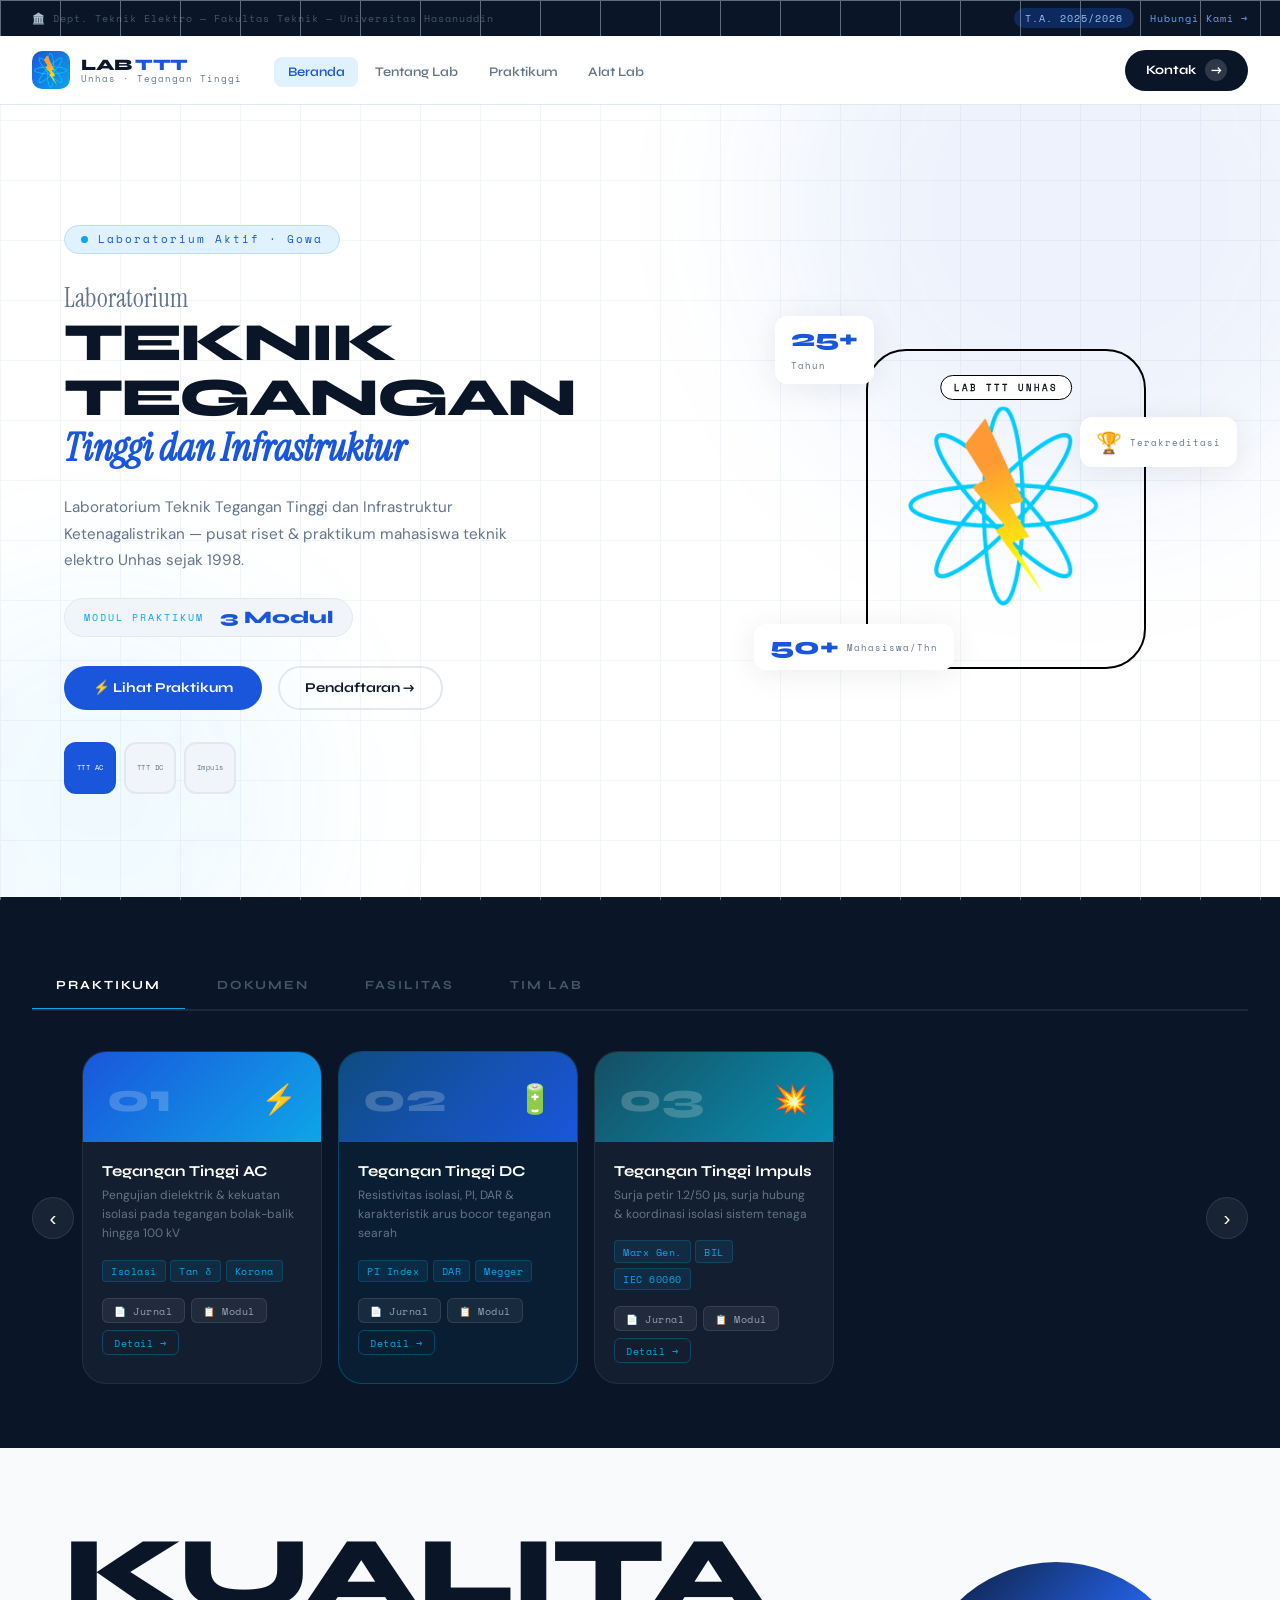
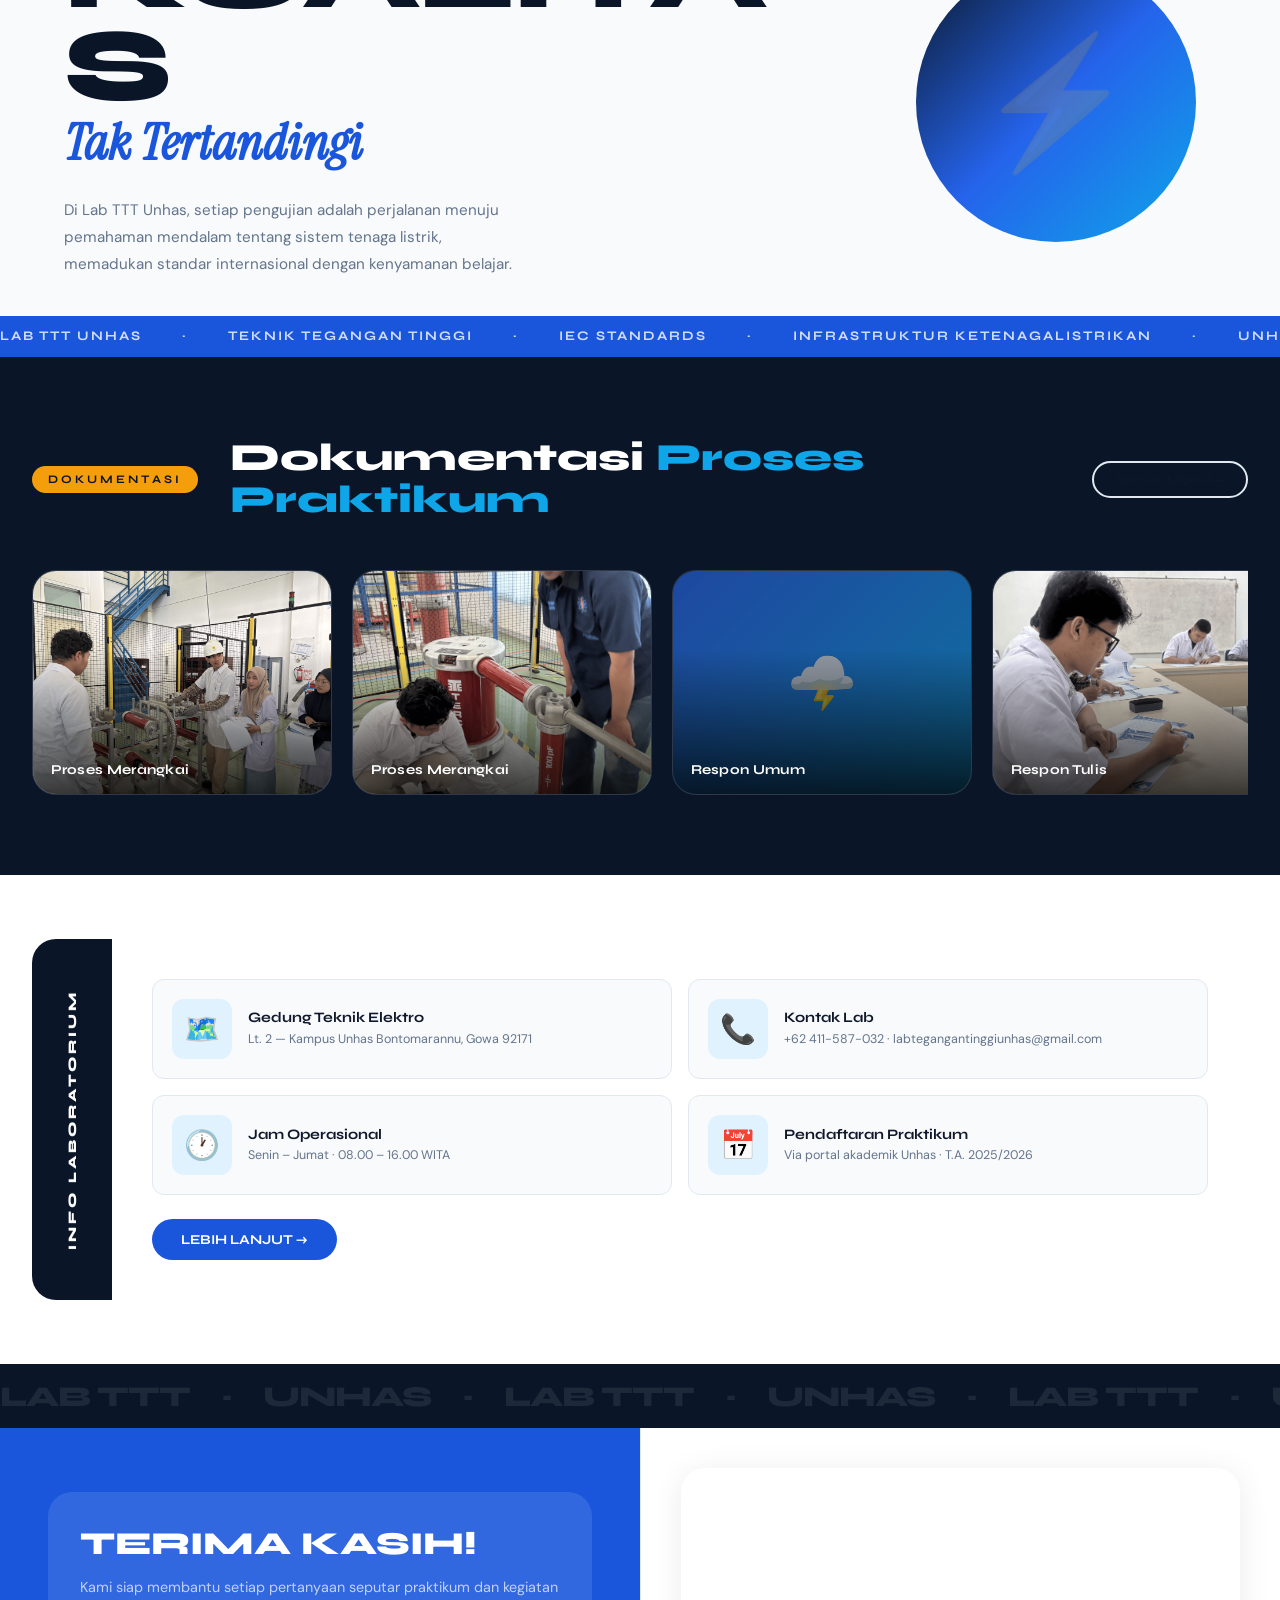
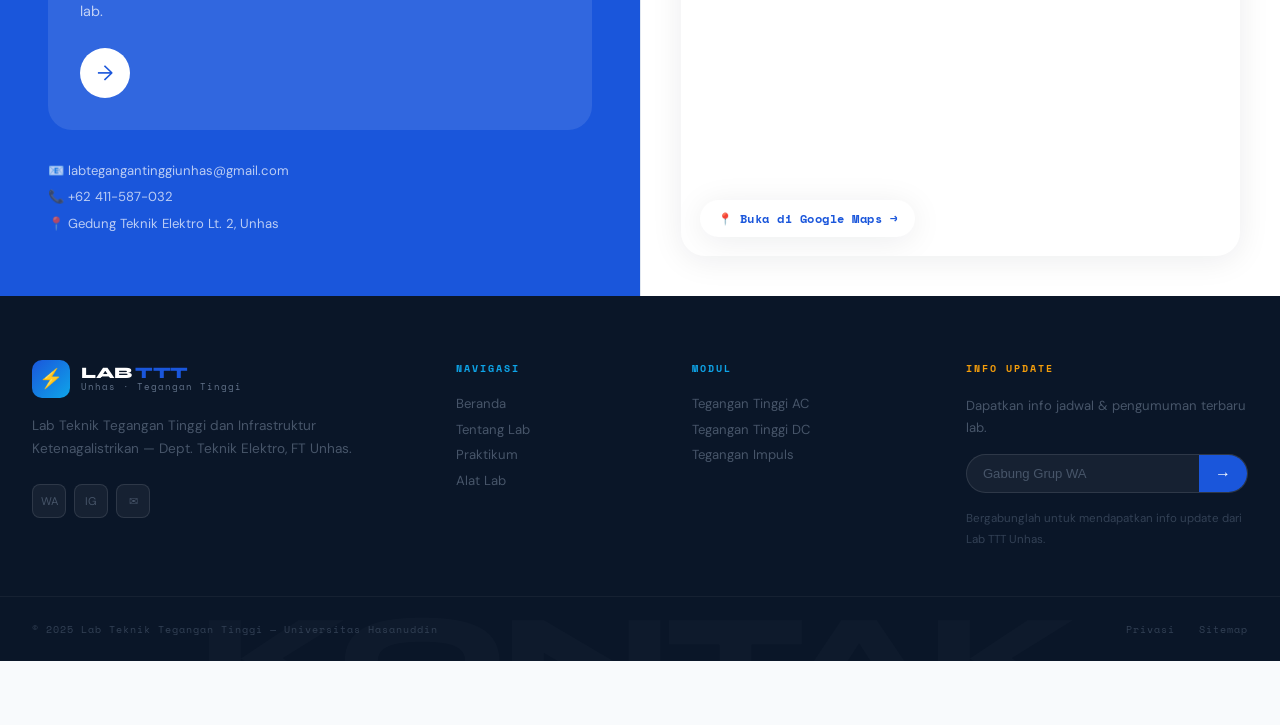
==== index.html @ 31e6d73a "Add files via upload" ====
<!DOCTYPE html>
<html lang="id">
<head>
  <meta charset="UTF-8"/>
  <meta name="viewport" content="width=device-width, initial-scale=1.0"/>
  <title>Lab Teknik Tegangan Tinggi — Universitas Hasanuddin</title>
  <link rel="preconnect" href="https://fonts.googleapis.com"/>
  <link href="https://fonts.googleapis.com/css2?family=Syne:wght@400;500;600;700;800&family=Instrument+Serif:ital@0;1&family=DM+Sans:ital,wght@0,300;0,400;0,500;0,600;1,400&family=Space+Mono:wght@400;700&display=swap" rel="stylesheet"/>
  <link rel="stylesheet" href="style.css"/>
</head>
<body>

<!-- TOPBAR -->
<div class="topbar">
  <div class="topbar-inner">
    <span class="topbar-left">🏛️ Dept. Teknik Elektro — Fakultas Teknik — Universitas Hasanuddin</span>
    <div class="topbar-right">
      <span class="topbar-tag">T.A. 2025/2026</span>
      <a href="contact.html" class="topbar-cta">Hubungi Kami →</a>
    </div>
  </div>
</div>

<!-- NAVBAR -->
<nav class="navbar" id="navbar">
  <div class="nav-inner">
    <a href="index.html" class="logo">
      <div class="logo-mark">
        <img src="img/logo-t3.png" alt="Logo" style="width:100%;height:100%;object-fit:contain"/>
        </span>
      </div>
      <div class="logo-text">
        <span class="lt-main">LAB <em>TTT</em></span>
        <span class="lt-sub">Unhas · Tegangan Tinggi</span>
      </div>
    </a>
    <ul class="nav-links">
      <li><a href="index.html" class="nl-item active">Beranda</a></li>
      <li><a href="about.html" class="nl-item">Tentang Lab</a></li>
      <li><a href="praktikum.html" class="nl-item">Praktikum</a></li>
      <li><a href="alat.html" class="nl-item">Alat Lab</a></li>
    </ul>
    <a href="contact.html" class="nav-cta">
      <span>Kontak</span>
      <div class="nav-cta-arrow">→</div>
    </a>
    <button class="hamburger" id="hamburger"><span></span><span></span><span></span></button>
  </div>
</nav>
<div class="mobile-menu" id="mobileMenu">
  <a href="index.html">Beranda</a>
  <a href="about.html">Tentang Lab</a>
  <a href="praktikum.html">Praktikum</a>
  <a href="alat.html">Alat Lab</a>
  <a href="contact.html">Kontak</a>
</div>

<!-- ═══ HERO ═══ -->
<section class="hero">
  <div class="hero-bg-grid"></div>
  <div class="hero-blob b1"></div>
  <div class="hero-blob b2"></div>

  <div class="hero-left">
    <div class="hero-eyebrow">
      <div class="he-dot"></div>
      <span>Laboratorium Aktif · Gowa</span>
    </div>
    <h1 class="hero-title">
      <span class="ht-serif">Laboratorium</span>
      <span class="ht-display">TEKNIK TEGANGAN</span>
      <span class="ht-italic">Tinggi dan Infrastruktur</span>
    </h1>
    <p class="hero-desc">Laboratorium Teknik Tegangan Tinggi dan Infrastruktur Ketenagalistrikan — pusat riset & praktikum mahasiswa teknik elektro Unhas sejak 1998.</p>
    <div class="hero-rating">
      <div class="hr-label">MODUL PRAKTIKUM</div>
      <div class="hr-num">3 Modul</div>
    </div>
    <div class="hero-actions">
      <a href="praktikum.html" class="btn-pill-fill">⚡ Lihat Praktikum</a>
      <a href="sabar_yaw_atmint_masih_sibut" class="btn-pill-outline" target="_blank">Pendaftaran →</a>    <!--LINK PENDAFTARAN-->
    </div>
    <!-- mini thumbnails -->
    <div class="hero-thumbs">
      <div class="ht-item active"><span>TTT AC</span></div>
      <div class="ht-item"><span>TTT DC</span></div>
      <div class="ht-item"><span>Impuls</span></div>
    </div>
  </div>

  <div class="hero-right">
    <div class="hero-card-main">
      <div class="hcm-bg"></div>
      <div class="hcm-icon"><img src="img/logo-t3.png" alt=""/></div>
      <div class="hcm-badge">LAB TTT UNHAS</div>
      <div class="hcm-text">INFRASTRUKTUR<br/>KETENAGALISTRIKAN</div>
    </div>
    <div class="hero-float-tag ft1">
      <span class="ft-num">25+</span>
      <span class="ft-label">Tahun</span>
    </div>
    <div class="hero-float-tag ft2">
      <span class="ft-num">50+</span>
      <span class="ft-label">Mahasiswa/Thn</span>
    </div>
    <div class="hero-float-tag ft3">
      <span class="ft-icon">🏆</span>
      <span class="ft-label">Terakreditasi</span>
    </div>
  </div>
</section>

<!-- ═══ TABS MODUL ═══ -->
<section class="tabs-section">
  <div class="tabs-nav">
    <button class="tab-btn active" data-tab="praktikum">PRAKTIKUM</button>
    <button class="tab-btn" data-tab="dokumen">DOKUMEN</button>
    <button class="tab-btn" data-tab="fasilitas">FASILITAS</button>
    <button class="tab-btn" data-tab="tim">TIM LAB</button>
  </div>

  <div class="tab-content active" id="tab-praktikum">
    <div class="modul-slider">
      <button class="slider-arrow left" id="sliderLeft">‹</button>
      <div class="modul-track" id="modulTrack">
        <div class="modul-card">
          <div class="mc-header" style="background:linear-gradient(135deg,#1a56db,#0ea5e9)">
            <span class="mc-num">01</span><span class="mc-icon">⚡</span>
          </div>
          <div class="mc-body">
            <h3>Tegangan Tinggi AC</h3>
            <p>Pengujian dielektrik & kekuatan isolasi pada tegangan bolak-balik hingga 100 kV</p>
            <div class="mc-tags"><span>Isolasi</span><span>Tan δ</span><span>Korona</span></div>
            <div class="mc-actions">
              <a href="https://drive.google.com/your-link" target="_blank" class="mc-btn">📄 Jurnal</a>
              <a href="https://drive.google.com/your-link" target="_blank" class="mc-btn">📋 Modul</a>
              <a href="praktikum.html#ttt-ac" class="mc-btn-outline">Detail →</a>
            </div>
          </div>
        </div>
        <div class="modul-card featured">
          <div class="mc-header" style="background:linear-gradient(135deg,#0f4c81,#1a56db)">
            <span class="mc-num">02</span><span class="mc-icon">🔋</span>
          </div>
          <div class="mc-body">
            <h3>Tegangan Tinggi DC</h3>
            <p>Resistivitas isolasi, PI, DAR & karakteristik arus bocor tegangan searah</p>
            <div class="mc-tags"><span>PI Index</span><span>DAR</span><span>Megger</span></div>
            <div class="mc-actions">
              <a href="https://drive.google.com/your-link" target="_blank" class="mc-btn">📄 Jurnal</a>
              <a href="https://drive.google.com/your-link" target="_blank" class="mc-btn">📋 Modul</a>
              <a href="praktikum.html#ttt-dc" class="mc-btn-outline">Detail →</a>
            </div>
          </div>
        </div>
        <div class="modul-card">
          <div class="mc-header" style="background:linear-gradient(135deg,#164e63,#0891b2)">
            <span class="mc-num">03</span><span class="mc-icon">💥</span>
          </div>
          <div class="mc-body">
            <h3>Tegangan Tinggi Impuls</h3>
            <p>Surja petir 1.2/50 μs, surja hubung & koordinasi isolasi sistem tenaga</p>
            <div class="mc-tags"><span>Marx Gen.</span><span>BIL</span><span>IEC 60060</span></div>
            <div class="mc-actions">
              <a href="https://drive.google.com/your-link" target="_blank" class="mc-btn">📄 Jurnal</a>
              <a href="https://drive.google.com/your-link" target="_blank" class="mc-btn">📋 Modul</a>
              <a href="praktikum.html#ttt-impuls" class="mc-btn-outline">Detail →</a>
            </div>
          </div>
        </div>
      </div>
      <button class="slider-arrow right" id="sliderRight">›</button>
    </div>
  </div>

  <div class="tab-content" id="tab-dokumen">
    <div class="dok-quick-grid">
      <a href="https://drive.google.com/drive/folders/11h3C4_kPIV0cfS5aeWXMpjK6Cgg_LGz7?usp=drive_link" target="_blank" class="dqg-card">
        <span class="dqg-icon">📄</span>
        <div><strong>Jurnal Lengkap 3 Modul</strong><small>PDF — Google Drive — 2025/2026</small></div>
        <span class="dqg-arrow">↗</span>
      </a>
      <a href="https://drive.google.com/your-link" target="_blank" class="dqg-card">
        <span class="dqg-icon">📋</span>
        <div><strong>Modul & Panduan Praktikum</strong><small>PDF — Google Drive — 2025/2026</small></div>
        <span class="dqg-arrow">↗</span>
      </a>
      <a href="https://drive.google.com/your-link" target="_blank" class="dqg-card">
        <span class="dqg-icon">🦺</span>
        <div><strong>Panduan K3 Laboratorium</strong><small>PDF — Wajib sebelum praktikum</small></div>
        <span class="dqg-arrow">↗</span>
      </a>
      <a href="https://drive.google.com/your-link" target="_blank" class="dqg-card">
        <span class="dqg-icon">📊</span>
        <div><strong>Template Laporan & Data</strong><small>DOCX/XLSX — Google Drive</small></div>
        <span class="dqg-arrow">↗</span>
      </a>
      <a href="praktikum.html#kelengkapan-administrasi" class="dqg-card featured">
        <span class="dqg-icon">📂</span>
        <div><strong>Semua Dokumen</strong><small>Lihat Kelengkapan Administrasi Praktikum</small></div>
        <span class="dqg-arrow">→</span>
      </a>
    </div>
  </div>

  <div class="tab-content" id="tab-fasilitas">
    <div class="fas-grid">
      <div class="fas-card"><span>🔌</span><strong>HV AC Transformer</strong><small>0–100 kV | IEC 60156</small></div>
      <div class="fas-card"><span>🌩️</span><strong>Marx Impulse Generator</strong><small>400 kV | IEC 60060</small></div>
      <div class="fas-card"><span>🔬</span><strong>PD Analyzer</strong><small>0.1 pC | IEC 60270</small></div>
      <div class="fas-card"><span>📏</span><strong>Digital Megger</strong><small>500V–10kV | 1 TΩ</small></div>
      <div class="fas-card"><span>🖥️</span><strong>Relay Test Set OMICRON</strong><small>CMC 356 Series</small></div>
      <div class="fas-card"><span>🌍</span><strong>Earth Resistance Tester</strong><small>Metode Wenner 4-probe</small></div>
    </div>
    <div style="text-align:center;margin-top:2rem"><a href="alat.html" class="btn-pill-outline">Lihat Semua Alat →</a></div>
  </div>

  <div class="tab-content" id="tab-tim">
    <div class="tim-cards">
      <div class="tim-c featured">
        <div class="tc-ava blue">DR</div>
        <strong>Prof. Dr. Ir. H. Salamah Manjang, MT., IPU., ASEAN Eng</strong>
        <span>Kepala Laboratorium</span>
        <p>Spesialis tegangan tinggi & sistem proteksi tenaga listrik</p>
      </div>
      <div class="tim-c">
        <div class="tc-ava">SA</div>
        <strong>Yuliana</strong>
        <span>Koordinator Umum</span>
        <p>Tegangan Tinggi AC, DC dan Impuls</p>
      </div>
      <div class="tim-c">
        <div class="tc-ava">BN</div>
        <strong>Ilmi Sukni Ramadani</strong>
        <span>Asisten Praktikum</span>
        <p>Tegangan Tinggi AC, DC dan Impuls</p>
      </div>
      <div class="tim-c">
        <div class="tc-ava">FW</div>
        <strong>Annisa Mutia Zainuddin</strong>
        <span>Asisten Praktikum</span>
        <p>Tegangan Tinggi AC, DC dan Impuls</p>
      </div>
      <div class="tim-c">
        <div class="tc-ava">FW</div>
        <strong>Muh Faiz Ihsan</strong>
        <span>Asisten Praktikum</span>
        <p>Tegangan Tinggi AC, DC dan Impuls</p>
      </div>
      <div class="tim-c">
        <div class="tc-ava">FW</div>
        <strong>Fadhil Sultan</strong>
        <span>Asisten Praktikum</span>
        <p>Tegangan Tinggi AC, DC dan Impuls</p>
      </div>
      <div class="tim-c">
        <div class="tc-ava">FW</div>
        <strong>Fahmi Husein Putrata</strong>
        <span>Asisten Praktikum</span>
        <p>Tegangan Tinggi AC, DC dan Impuls</p>
      </div>
      <div class="tim-c">
        <div class="tc-ava">FW</div>
        <strong>Muh Fathur Rahman</strong>
        <span>Asisten Praktikum</span>
        <p>Tegangan Tinggi AC, DC dan Impuls</p>
      </div>
    </div>
  </div>
</section>

<!-- ═══ MARQUEE QUALITY ═══ -->
<section class="quality-section">
  <div class="qs-left">
    <h2 class="qs-title">
      <span class="qs-display">KUALITAS</span>
      <span class="qs-serif">Tak Tertandingi</span>
    </h2>
    <p class="qs-desc">Di Lab TTT Unhas, setiap pengujian adalah perjalanan menuju pemahaman mendalam tentang sistem tenaga listrik, memadukan standar internasional dengan kenyamanan belajar.</p>
  </div>
  <div class="qs-right">
    <div class="qs-big-visual">
      <div class="qsv-bg"></div>
      <div class="qsv-icon">⚡</div>
    </div>
  </div>
  <div class="marquee-wrap">
    <div class="marquee-track">
      <span>LAB TTT UNHAS</span><span>·</span>
      <span>TEKNIK TEGANGAN TINGGI</span><span>·</span>
      <span>IEC STANDARDS</span><span>·</span>
      <span>INFRASTRUKTUR KETENAGALISTRIKAN</span><span>·</span>
      <span>UNHAS ENGINEERING</span><span>·</span>
      <span>LAB TTT UNHAS</span><span>·</span>
      <span>TEKNIK TEGANGAN TINGGI</span><span>·</span>
      <span>IEC STANDARDS</span><span>·</span>
      <span>INFRASTRUKTUR KETENAGALISTRIKAN</span><span>·</span>
      <span>UNHAS ENGINEERING</span><span>·</span>
    </div>
  </div>
</section>

<!-- ═══ DOKUMENTASI PRAKTIKUM ═══ -->
<section class="popular-section dokumentasi-section">
  <div class="pop-header">
    <div class="pop-tag">DOKUMENTASI</div>
    <h2>Dokumentasi <em>Proses Praktikum</em></h2>
    <a href="praktikum.html" class="btn-pill-outline sm">Semua Modul →</a>
  </div>

  <!-- Ganti src pada tiap <img> di bawah dengan path foto asli Anda,
       misalnya: assets/dokumentasi/foto-01.jpg
       Selama foto belum tersedia / gagal dimuat, slide otomatis
       menampilkan ikon placeholder agar tampilan tetap rapi. -->
  <div class="dok-slider" id="dokSlider">
    <div class="dok-track" id="dokTrack">

      <div class="dok-slide">
        <div class="dok-img">
          <img src="img/prorang2.png" alt="Pengujian Tegangan Tinggi AC" loading="lazy" draggable="false" onerror="this.closest('.dok-slide').classList.add('dok-noimg')"/>
          <span class="dok-fallback-icon">⚡</span>
          <div class="dok-scrim"></div>
          <div class="dok-cap"><strong>Proses Merangkai</strong></div>
        </div>
      </div>
      <div class="dok-slide">
        <div class="dok-img">
          <img src="img/prorang1.png" alt="Pengujian Tegangan Tinggi DC" loading="lazy" draggable="false" onerror="this.closest('.dok-slide').classList.add('dok-noimg')"/>
          <span class="dok-fallback-icon">🔋</span>
          <div class="dok-scrim"></div>
          <div class="dok-cap"><strong>Proses Merangkai</strong></div>
        </div>
      </div>
      <div class="dok-slide">
        <div class="dok-img">
          <img src="img/rut3.png" alt="Uji Tegangan Impuls" loading="lazy" draggable="false" onerror="this.closest('.dok-slide').classList.add('dok-noimg')"/>
          <span class="dok-fallback-icon">🌩️</span>
          <div class="dok-scrim"></div>
          <div class="dok-cap"><strong>Respon Umum</strong></div>
        </div>
      </div>
      <div class="dok-slide">
        <div class="dok-img">
          <img src="img/restul.png" alt="Pengukuran Partial Discharge" loading="lazy" draggable="false" onerror="this.closest('.dok-slide').classList.add('dok-noimg')"/>
          <span class="dok-fallback-icon">🔍</span>
          <div class="dok-scrim"></div>
          <div class="dok-cap"><strong>Respon Tulis</strong></div>
        </div>
      </div>
      <div class="dok-slide">
        <div class="dok-img">
          <img src="img/kontrol1.png" alt="Pengujian Sistem Proteksi" loading="lazy" draggable="false" onerror="this.closest('.dok-slide').classList.add('dok-noimg')"/>
          <span class="dok-fallback-icon">🛡️</span>
          <div class="dok-scrim"></div>
          <div class="dok-cap"><strong>Proses Praktikum</strong></div>
        </div>
      </div>
      <div class="dok-slide">
        <div class="dok-img">
          <img src="img/kontrol2.png" alt="Pengukuran Sistem Pembumian" loading="lazy" draggable="false" onerror="this.closest('.dok-slide').classList.add('dok-noimg')"/>
          <span class="dok-fallback-icon">🌍</span>
          <div class="dok-scrim"></div>
          <div class="dok-cap"><strong>Panel Kontrol Rangkaian</strong></div>
        </div>
      </div>
      <div class="dok-slide">
        <div class="dok-img">
          <img src="img/T3.22.png" alt="Sesi Asistensi Laporan" loading="lazy" draggable="false" onerror="this.closest('.dok-slide').classList.add('dok-noimg')"/>
          <span class="dok-fallback-icon">📝</span>
          <div class="dok-scrim"></div>
          <div class="dok-cap"><strong>T3 dan Infrastruktur 2022</strong></div>
        </div>
      </div>
    </div>
  </div>
</section>

<!-- ═══ BRANCHES (lokasi & info) ═══ -->
<section class="branches-section">
  <div class="br-sidebar">
    <div class="brs-vertical-text">INFO LABORATORIUM</div>
  </div>
  <div class="br-content">
    <div class="br-cards">
      <div class="br-card">
        <div class="brc-map-placeholder">🗺️</div>
        <div class="brc-info">
          <strong>Gedung Teknik Elektro</strong>
          <p>Lt. 2 — Kampus Unhas Bontomarannu, Gowa 92171</p>
        </div>
      </div>
      <div class="br-card">
        <div class="brc-map-placeholder">📞</div>
        <div class="brc-info">
          <strong>Kontak Lab</strong>
          <p>+62 411-587-032 · labtegangantinggiunhas@gmail.com</p>
        </div>
      </div>
      <div class="br-card">
        <div class="brc-map-placeholder">🕐</div>
        <div class="brc-info">
          <strong>Jam Operasional</strong>
          <p>Senin – Jumat · 08.00 – 16.00 WITA</p>
        </div>
      </div>
      <div class="br-card">
        <div class="brc-map-placeholder">📅</div>
        <div class="brc-info">
          <strong>Pendaftaran Praktikum</strong>
          <p>Via portal akademik Unhas · T.A. 2025/2026</p>
        </div>
      </div>
    </div>
    <div style="margin-top:1.5rem">
      <a href="contact.html" class="btn-pill-fill">LEBIH LANJUT →</a>
    </div>
  </div>
</section>

<!-- ═══ MARQUEE BOTTOM ═══ -->
<div class="marquee-dark">
  <div class="md-track">
    <span>LAB TTT</span><span>·</span><span>UNHAS</span><span>·</span>
    <span>LAB TTT</span><span>·</span><span>UNHAS</span><span>·</span>
    <span>LAB TTT</span><span>·</span><span>UNHAS</span><span>·</span>
    <span>LAB TTT</span><span>·</span><span>UNHAS</span><span>·</span>
    <span>LAB TTT</span><span>·</span><span>UNHAS</span><span>·</span>
    <span>LAB TTT</span><span>·</span><span>UNHAS</span><span>·</span>
  </div>
</div>

<!-- ═══ CONTACT SECTION ═══ -->
<section class="contact-split">
  <div class="cs-right">
    <div class="csr-card">
      <h3>TERIMA KASIH!</h3>
      <p>Kami siap membantu setiap pertanyaan seputar praktikum dan kegiatan lab.</p>
      <div class="csr-arrow">→</div>
    </div>
    <div class="csr-info">
      <div class="csi-item">📧 labtegangantinggiunhas@gmail.com</div>
      <div class="csi-item">📞 +62 411-587-032</div>
      <div class="csi-item">📍 Gedung Teknik Elektro Lt. 2, Unhas</div>
    </div>
  </div>

  <a href="https://maps.app.goo.gl/htpgpmNvAdJ8Mjya7" target="_blank" rel="noopener" class="cs-map">
    <div class="cs-map-inner">
      <iframe src="https://www.google.com/maps?q=Gedung+Teknik+Elektro+Unhas+Gowa&output=embed" loading="lazy"></iframe>
      <span class="cs-map-badge">📍 Buka di Google Maps →</span>
    </div>
  </a>
</section>

<!-- ═══ FOOTER ═══ -->
<footer class="footer">
  <div class="footer-inner">
    <div class="fi-brand">
      <div class="logo" style="margin-bottom:1rem">
        <div class="logo-mark"><span class="lm-bolt">⚡</span></div>
        <div class="logo-text">
          <span class="lt-main" style="color:white">LAB <em>TTT</em></span>
          <span class="lt-sub" style="color:#64748b">Unhas · Tegangan Tinggi</span>
        </div>
      </div>
      <p>Lab Teknik Tegangan Tinggi dan Infrastruktur Ketenagalistrikan — Dept. Teknik Elektro, FT Unhas.</p>
      <div class="fi-socials">
        <a href="#">WA</a><a href="#">IG</a><a href="#">✉</a>
      </div>
    </div>
    <div class="fi-col">
      <h4>NAVIGASI</h4>
      <a href="index.html">Beranda</a>
      <a href="about.html">Tentang Lab</a>
      <a href="praktikum.html">Praktikum</a>
      <a href="alat.html">Alat Lab</a>
        </div>
    <div class="fi-col">
      <h4>MODUL</h4>
      <a href="praktikum.html#ttt-ac">Tegangan Tinggi AC</a>
      <a href="praktikum.html#ttt-dc">Tegangan Tinggi DC</a>
      <a href="praktikum.html#ttt-impuls">Tegangan Impuls</a>
    </div>
    <div class="fi-col subscribe">
      <h4>INFO UPDATE</h4>
      <p>Dapatkan info jadwal & pengumuman terbaru lab.</p>
      <div class="sub-form">
        <input type="email" placeholder="Gabung Grup WA"/>
        <button>→</button>
      </div>
      <small>Bergabunglah untuk mendapatkan info update dari Lab TTT Unhas.</small>
    </div>
  </div>
  <div class="footer-bottom">
    <div class="fb-watermark">KONTAK</div>
    <div class="fb-bar">
      <span>© 2025 Lab Teknik Tegangan Tinggi — Universitas Hasanuddin</span>
      <div class="fb-links"><a href="#">Privasi</a><a href="#">Sitemap</a></div>
    </div>
  </div>
</footer>

<script src="script.js"></script>
</body>
</html>
---- style.css ----
/* ═══════════════════════════════════════════════
   LAB TTT UNHAS — MODERN EDITORIAL BLUE/WHITE
   
   Fonts: Syne (display/heading) + Instrument Serif (italic accent)
          + DM Sans (body) + Space Mono (tags/mono)
   
   Palette:
   – Deep Navy:   #0a1628
   – Blue:        #1a56db
   – Blue mid:    #2563eb
   – Sky:         #0ea5e9
   – Ice:         #e0f2fe
   – White:       #ffffff
   – Off-white:   #f8fafc
   – Cream:       #f1f5f9
   – Slate:       #64748b
   – Dark text:   #0f172a
   – Accent gold: #f59e0b
   – Accent teal: #0d9488
═══════════════════════════════════════════════ */

:root {
  --navy:    #0a1628;
  --blue:    #1a56db;
  --blue2:   #2563eb;
  --sky:     #0ea5e9;
  --ice:     #e0f2fe;
  --white:   #ffffff;
  --off:     #f8fafc;
  --cream:   #f1f5f9;
  --slate:   #64748b;
  --dark:    #0f172a;
  --gold:    #f59e0b;
  --teal:    #0d9488;
  --border:  #e2e8f0;

  --ff-display: 'Syne', sans-serif;
  --ff-serif:   'Instrument Serif', serif;
  --ff-body:    'DM Sans', sans-serif;
  --ff-mono:    'Space Mono', monospace;

  --r: 12px;
  --r-lg: 24px;
  --r-xl: 40px;
  --sh: 0 4px 32px rgba(10,22,40,.08);
  --sh-lg: 0 16px 60px rgba(10,22,40,.14);
}

*, *::before, *::after { margin:0; padding:0; box-sizing:border-box; }
html { scroll-behavior:smooth; font-size:16px; max-width:100%; overflow-x:hidden; }
body { font-family:var(--ff-body); background:var(--off); color:var(--dark); overflow-x:hidden; max-width:100%; }
a { text-decoration:none; color:inherit; }
img, svg { max-width:100%; }
h1, h2, h3, h4, .ht-display, .ht-italic, .qs-display, .qs-serif, .cs-title { overflow-wrap:break-word; word-break:break-word; }

/* ── TOPBAR ── */
.topbar {
  background:var(--navy); padding:.5rem 0;
  font-family:var(--ff-mono); font-size:.65rem; letter-spacing:1px;
}
.topbar-inner {
  max-width:1280px; margin:0 auto; padding:0 2rem;
  display:flex; align-items:center; justify-content:space-between;
}
.topbar-left { color:#475569; }
.topbar-right { display:flex; align-items:center; gap:1rem; }
.topbar-tag {
  background:rgba(26,86,219,.3); color:#93c5fd;
  padding:.2rem .7rem; border-radius:50px; font-size:.6rem;
}
.topbar-cta {
  color:#60a5fa; transition:color .2s;
}
.topbar-cta:hover { color:white; }

/* ── NAVBAR ── */
.navbar {
  position:sticky; top:0; z-index:1000;
  background:rgba(255,255,255,.92); backdrop-filter:blur(20px);
  border-bottom:1px solid var(--border);
  transition:box-shadow .3s;
}
.navbar.scrolled { box-shadow:var(--sh); }
.nav-inner {
  max-width:1280px; margin:0 auto; padding:0 2rem;
  height:68px; display:flex; align-items:center; gap:2rem;
}
.logo { display:flex; align-items:center; gap:.7rem; flex-shrink:0; }
.logo-mark {
  width:38px; height:38px;
  background:linear-gradient(135deg,var(--blue),var(--sky));
  border-radius:10px;
  display:flex; align-items:center; justify-content:center;
}
.lm-bolt { font-size:1.2rem; }
.logo-text { line-height:1; }
.lt-main {
  display:block; font-family:var(--ff-display); font-size:1rem;
  font-weight:800; color:var(--dark); letter-spacing:-0.5px;
}
.lt-main em { color:var(--blue); font-style:normal; }
.lt-sub { display:block; font-family:var(--ff-mono); font-size:.55rem; color:var(--slate); letter-spacing:1px; margin-top:2px; }

.nav-links { list-style:none; display:flex; gap:.2rem; flex:1; }
.nl-item {
  font-family:var(--ff-display); font-size:.82rem; font-weight:600;
  color:var(--slate); padding:.45rem .85rem; border-radius:8px;
  transition:color .2s, background .2s;
}
.nl-item:hover, .nl-item.active { color:var(--blue); background:var(--ice); }

.nav-cta {
  display:flex; align-items:center; gap:.6rem;
  background:var(--navy); color:white;
  font-family:var(--ff-display); font-size:.8rem; font-weight:700;
  padding:.6rem 1.3rem; border-radius:50px;
  transition:background .2s, transform .2s;
}
.nav-cta:hover { background:var(--blue); transform:translateY(-1px); }
.nav-cta-arrow {
  width:22px; height:22px;
  background:rgba(255,255,255,.15); border-radius:50%;
  display:flex; align-items:center; justify-content:center;
  font-size:.8rem;
}

.hamburger { display:none; flex-direction:column; gap:5px; background:none; border:none; cursor:pointer; padding:4px; margin-left:auto; }
.hamburger span { display:block; width:24px; height:2px; background:var(--dark); border-radius:2px; }
.mobile-menu { display:none; flex-direction:column; background:var(--white); border-bottom:1px solid var(--border); position:sticky; top:68px; z-index:999; }
.mobile-menu.open { display:flex; }
.mobile-menu a { padding:.85rem 2rem; font-family:var(--ff-display); font-size:.95rem; font-weight:600; color:var(--slate); border-bottom:1px solid var(--border); }
.mobile-menu a:hover { color:var(--blue); background:var(--ice); }

/* ── BUTTONS ── */
.btn-pill-fill {
  display:inline-flex; align-items:center; gap:.5rem;
  background:var(--blue); color:white;
  font-family:var(--ff-display); font-size:.85rem; font-weight:700;
  padding:.75rem 1.8rem; border-radius:50px;
  transition:background .2s, transform .2s, box-shadow .2s;
}
.btn-pill-fill:hover { background:var(--navy); transform:translateY(-2px); box-shadow:0 8px 24px rgba(26,86,219,.35); color:white; }
.btn-pill-outline {
  display:inline-flex; align-items:center; gap:.5rem;
  border:2px solid var(--border); color:var(--dark);
  font-family:var(--ff-display); font-size:.85rem; font-weight:700;
  padding:.72rem 1.6rem; border-radius:50px;
  transition:border-color .2s, color .2s, background .2s;
}
.btn-pill-outline:hover { border-color:var(--blue); color:var(--blue); background:var(--ice); }
.btn-pill-outline.sm { font-size:.78rem; padding:.55rem 1.3rem; }

/* ── HERO ── */
.hero {
  position:relative; overflow:hidden;
  min-height:88vh; background:var(--white);
  display:flex; align-items:center;
  padding:5rem 4rem 4rem;
  gap:3rem; max-width:1280px; margin:0 auto;
}
.hero-bg-grid {
  position:fixed; inset:0; z-index:0;
  background-image:
    linear-gradient(var(--border) 1px, transparent 1px),
    linear-gradient(90deg, var(--border) 1px, transparent 1px);
  background-size:60px 60px;
  opacity:.4; pointer-events:none;
}
.hero-blob {
  position:absolute; border-radius:50%; filter:blur(80px);
  pointer-events:none; z-index:0;
}
.b1 { width:600px; height:600px; background:rgba(26,86,219,.08); top:-200px; right:-100px; }
.b2 { width:400px; height:400px; background:rgba(14,165,233,.06); bottom:-100px; left:-100px; }

.hero-left { flex:1; min-width:0; position:relative; z-index:1; }
.hero-eyebrow {
  display:inline-flex; align-items:center; gap:.6rem;
  font-family:var(--ff-mono); font-size:.68rem; letter-spacing:2px;
  color:var(--blue); background:var(--ice);
  border:1px solid #bfdbfe;
  padding:.35rem 1rem; border-radius:50px; margin-bottom:2rem;
}
.he-dot { width:7px; height:7px; background:var(--sky); border-radius:50%; animation:blink 1.5s infinite; }
@keyframes blink { 0%,100%{opacity:1} 50%{opacity:.3} }

.hero-title { margin-bottom:1.5rem; line-height:1; }
.ht-serif {
  display:block;
  font-family:var(--ff-serif); font-size:clamp(1.2rem,2vw,1.6rem);
  color:var(--slate); font-weight:400; margin-bottom:.3rem;
}
.ht-display {
  display:block;
  font-family:var(--ff-display); font-size:clamp(2.4rem,4.2vw,4.2rem);
  font-weight:800; color:var(--navy); letter-spacing:-2px;
  line-height:1.02;
}
.ht-italic {
  display:block;
  font-family:var(--ff-serif); font-style:italic;
  font-size:clamp(1.6rem,3vw,2.6rem);
  color:var(--blue); line-height:1.15;
}

@keyframes fadeUp { from{opacity:0;transform:translateY(24px)} to{opacity:1;transform:none} }

.hero-desc {
  font-family:var(--ff-body); font-size:.95rem; line-height:1.75;
  color:var(--slate); max-width:480px; margin-bottom:1.5rem;
  animation:fadeUp .7s .4s both;
}
.hero-rating {
  display:inline-flex; align-items:center; gap:1rem;
  background:var(--cream); border:1px solid var(--border);
  border-radius:50px; padding:.5rem 1.2rem; margin-bottom:1.8rem;
  animation:fadeUp .7s .45s both;
}
.hr-label { font-family:var(--ff-mono); font-size:.62rem; letter-spacing:2px; color:var(--sky); }
.hr-num { font-family:var(--ff-display); font-size:1.1rem; font-weight:800; color:var(--blue); }
.hero-actions { display:flex; gap:1rem; flex-wrap:wrap; margin-bottom:2rem; animation:fadeUp .7s .5s both; }
.hero-thumbs { display:flex; gap:.5rem; flex-wrap:wrap; animation:fadeUp .7s .6s both; }
.ht-item {
  width:52px; height:52px; border-radius:12px;
  background:var(--cream); border:2px solid var(--border);
  display:flex; align-items:center; justify-content:center;
  cursor:pointer; transition:.2s;
}
.ht-item span { font-family:var(--ff-mono); font-size:.45rem; letter-spacing:.5px; color:var(--slate); text-align:center; }
.ht-item.active { background:var(--blue); border-color:var(--blue); }
.ht-item.active span { color:white; }
.ht-item:hover { border-color:var(--sky); }

/* Hero right */
.hero-right { flex:0 0 420px; position:relative; height:460px; z-index:1; }
.hero-card-main {
  position:absolute; top:50%; left:50%; transform:translate(-50%,-50%);
  width:280px; height:320px;
  border-radius:var(--r-xl); overflow:hidden;
  border:2px solid #000;        /* garis pinggir hitam */
  box-shadow:none;
}
.hcm-bg {
  display:none;                 /* bagian tengah tetap transparan */
}
.hcm-icon {
  position:absolute; top:50%; left:50%; transform:translate(-50%,-50%);
  width:220px; opacity:1;
}
.hcm-icon img {
  filter:none;                  /* logo tampil warna asli */
}
.hcm-badge {
  position:absolute; top:1.5rem; left:50%; transform:translateX(-50%);
  font-family:var(--ff-mono); font-size:.55rem; letter-spacing:2px;
  color:var(--navy);
  background:white;
  border:1.5px solid #000;      /* pinggir pil juga dikasih garis hitam */
  padding:.3rem .8rem; border-radius:50px;
  -webkit-text-stroke:.3px #000;  /* garis tipis pada teksnya sendiri */
}
.hcm-text {
  display:none;
}
.hero-float-tag {
  position:absolute; background:white;
  border-radius:var(--r); padding:.7rem 1rem;
  box-shadow:var(--sh); display:flex; align-items:center; gap:.5rem;
}
.ft-num { font-family:var(--ff-display); font-size:1.5rem; font-weight:800; color:var(--blue); line-height:1; }
.ft-icon { font-size:1.3rem; }
.ft-label { font-family:var(--ff-mono); font-size:.55rem; letter-spacing:1px; color:var(--slate); }
.ft1 { top:8%; left:-5%; flex-direction:column; align-items:flex-start; animation:float 4s ease-in-out infinite; }
.ft2 { bottom:15%; left:-10%; animation:float 4s 1s ease-in-out infinite; }
.ft3 { top:30%; right:-5%; animation:float 4s 2s ease-in-out infinite; }
@keyframes float { 0%,100%{transform:translateY(0)} 50%{transform:translateY(-8px)} }

/* ── TABS SECTION ── */
.tabs-section { background:var(--navy); padding:4rem 2rem; }
.tabs-nav {
  max-width:1280px; margin:0 auto 2.5rem;
  display:flex; gap:.5rem;
  border-bottom:2px solid rgba(255,255,255,.08);
  overflow-x:auto; padding-bottom:0;
}
.tab-btn {
  font-family:var(--ff-display); font-size:.78rem; font-weight:700;
  letter-spacing:2px; color:#475569; background:none; border:none;
  padding:1rem 1.5rem; cursor:pointer;
  border-bottom:3px solid transparent; margin-bottom:-2px;
  white-space:nowrap; transition:color .2s, border-color .2s;
}
.tab-btn:hover { color:#93c5fd; }
.tab-btn.active { color:white; border-bottom-color:var(--sky); }

.tab-content { display:none; max-width:1280px; margin:0 auto; }
.tab-content.active { display:block; }

/* Modul slider */
.modul-slider { position:relative; display:flex; align-items:center; gap:.5rem; }
.slider-arrow {
  width:42px; height:42px; border-radius:50%;
  background:rgba(255,255,255,.06); border:1px solid rgba(255,255,255,.1);
  color:white; font-size:1.3rem; cursor:pointer; display:flex;
  align-items:center; justify-content:center; flex-shrink:0;
  transition:background .2s;
}
.slider-arrow:hover { background:rgba(26,86,219,.5); }
.modul-track {
  display:flex; gap:1rem; overflow:hidden;
  flex:1;
}
.modul-card {
  flex:0 0 240px; background:rgba(255,255,255,.04);
  border:1px solid rgba(255,255,255,.07);
  border-radius:var(--r-lg); overflow:hidden;
  transition:transform .25s, box-shadow .25s, border-color .25s;
}
.modul-card:hover { transform:translateY(-6px); border-color:rgba(14,165,233,.3); box-shadow:0 20px 50px rgba(0,0,0,.3); }
.modul-card.featured { border-color:rgba(14,165,233,.3); background:rgba(14,165,233,.06); }
.mc-header {
  padding:1.5rem; display:flex; align-items:flex-end; justify-content:space-between; min-height:90px;
}
.mc-num { font-family:var(--ff-display); font-size:2.5rem; font-weight:800; color:rgba(255,255,255,.2); line-height:1; }
.mc-icon { font-size:1.8rem; }
.mc-body { padding:1.2rem; }
.mc-body h3 { font-family:var(--ff-display); font-size:.95rem; font-weight:700; color:white; margin-bottom:.4rem; }
.mc-body p { font-size:.75rem; line-height:1.6; color:#64748b; margin-bottom:1rem; }
.mc-tags { display:flex; gap:.3rem; flex-wrap:wrap; margin-bottom:1rem; }
.mc-tags span {
  font-family:var(--ff-mono); font-size:.6rem; letter-spacing:.5px;
  color:var(--sky); background:rgba(14,165,233,.1);
  border:1px solid rgba(14,165,233,.2);
  padding:.2rem .5rem; border-radius:4px;
}
.mc-actions { display:flex; gap:.4rem; flex-wrap:wrap; }
.mc-btn {
  font-family:var(--ff-mono); font-size:.6rem; letter-spacing:.5px;
  padding:.3rem .7rem; background:rgba(255,255,255,.06);
  border:1px solid rgba(255,255,255,.1); color:#94a3b8;
  border-radius:6px; transition:.2s;
}
.mc-btn:hover { background:var(--blue); color:white; border-color:var(--blue); }
.mc-btn-outline {
  font-family:var(--ff-mono); font-size:.6rem; letter-spacing:.5px;
  padding:.3rem .7rem; color:var(--sky); border:1px solid rgba(14,165,233,.3);
  border-radius:6px; transition:.2s;
}
.mc-btn-outline:hover { background:var(--sky); color:var(--navy); }

/* Dokumen quick grid */
.dok-quick-grid { display:grid; grid-template-columns:repeat(3,1fr); gap:1rem; }
.dqg-card {
  display:flex; align-items:center; gap:1rem;
  padding:1.2rem 1.5rem; background:rgba(255,255,255,.04);
  border:1px solid rgba(255,255,255,.07); border-radius:var(--r);
  transition:.2s; cursor:pointer;
}
.dqg-card:hover { background:rgba(255,255,255,.08); border-color:rgba(14,165,233,.3); }
.dqg-card.featured { background:rgba(26,86,219,.2); border-color:rgba(26,86,219,.4); }
.dqg-icon { font-size:1.5rem; flex-shrink:0; }
.dqg-card strong { display:block; font-size:.85rem; color:white; margin-bottom:.2rem; }
.dqg-card small { font-size:.7rem; color:#64748b; }
.dqg-arrow { margin-left:auto; color:var(--sky); font-size:1rem; }

/* Fasilitas grid */
.fas-grid { display:grid; grid-template-columns:repeat(3,1fr); gap:1rem; }
.fas-card {
  padding:1.5rem; background:rgba(255,255,255,.04);
  border:1px solid rgba(255,255,255,.07); border-radius:var(--r);
  display:flex; flex-direction:column; gap:.4rem;
  transition:border-color .2s;
}
.fas-card:hover { border-color:rgba(14,165,233,.3); }
.fas-card span { font-size:1.8rem; }
.fas-card strong { font-family:var(--ff-display); font-size:.88rem; color:white; }
.fas-card small { font-family:var(--ff-mono); font-size:.65rem; color:var(--sky); }

/* Tim cards */
.tim-cards { display:grid; grid-template-columns:repeat(4,1fr); gap:1rem; }
.tim-c {
  padding:2rem 1.5rem; text-align:center;
  background:rgba(255,255,255,.04); border:1px solid rgba(255,255,255,.07);
  border-radius:var(--r-lg); transition:.25s;
}
.tim-c:hover { border-color:rgba(14,165,233,.3); transform:translateY(-3px); }
.tim-c.featured { background:linear-gradient(160deg,rgba(26,86,219,.3),rgba(14,165,233,.1)); border-color:rgba(14,165,233,.3); }
.tc-ava {
  width:64px; height:64px; border-radius:50%;
  background:rgba(255,255,255,.1); border:2px solid rgba(255,255,255,.15);
  display:flex; align-items:center; justify-content:center;
  font-family:var(--ff-display); font-size:1.1rem; font-weight:800; color:white;
  margin:0 auto 1rem;
}
.tc-ava.blue { background:linear-gradient(135deg,var(--blue),var(--sky)); border-color:var(--sky); }
.tim-c strong { display:block; font-family:var(--ff-display); font-size:.88rem; color:white; margin-bottom:.2rem; }
.tim-c span { display:block; font-family:var(--ff-mono); font-size:.6rem; letter-spacing:1px; color:var(--sky); margin-bottom:.6rem; }
.tim-c p { font-size:.75rem; color:#64748b; line-height:1.55; }

/* ── QUALITY SECTION ── */
.quality-section {
  position:relative; background:var(--off);
  padding:5rem 4rem; overflow:hidden;
  display:flex; align-items:center; gap:4rem;
  max-width:100%;
}
.qs-left { flex:1; }
.qs-title { margin-bottom:1.5rem; }
.qs-display {
  display:block; font-family:var(--ff-display); font-size:clamp(4rem,8vw,7rem);
  font-weight:800; color:var(--navy); letter-spacing:-3px; line-height:.9;
}
.qs-serif {
  display:block; font-family:var(--ff-serif); font-style:italic;
  font-size:clamp(2rem,4vw,3.5rem); color:var(--blue); line-height:1.2;
}
.qs-desc { font-size:.95rem; line-height:1.75; color:var(--slate); max-width:460px; margin-bottom:0; }
.qs-right { flex:0 0 320px; display:flex; align-items:center; justify-content:center; max-width:100%; }
.qs-big-visual {
  width:min(280px,60vw); height:min(280px,60vw); position:relative;
  border-radius:50%; overflow:hidden;
}
.qsv-bg {
  position:absolute; inset:0;
  background:linear-gradient(135deg,var(--navy),var(--blue2),var(--sky));
}
.qsv-icon {
  position:absolute; top:50%; left:50%; transform:translate(-50%,-50%);
  font-size:8rem; opacity:.15;
}

/* Marquee */
.marquee-wrap {
  position:absolute; bottom:0; left:0; right:0;
  background:var(--blue); padding:.8rem 0; overflow:hidden;
}
.marquee-track {
  display:flex; gap:2.5rem; width:max-content;
  animation:marquee 22s linear infinite;
  white-space:nowrap;
}
.marquee-track span {
  font-family:var(--ff-display); font-size:.82rem; font-weight:700;
  letter-spacing:2px; color:rgba(255,255,255,.8);
}
@keyframes marquee { from{transform:translateX(0)} to{transform:translateX(-50%)} }

/* ── POPULAR ── */
.popular-section { background:var(--navy); padding:5rem 2rem; }
.pop-header {
  max-width:1280px; margin:0 auto 3rem;
  display:flex; align-items:center; gap:2rem; flex-wrap:wrap;
}
.pop-tag {
  font-family:var(--ff-display); font-size:.72rem; letter-spacing:3px; font-weight:700;
  color:var(--navy); background:var(--gold);
  padding:.4rem 1rem; border-radius:50px;
}
.pop-header h2 {
  flex:1; font-family:var(--ff-display); font-size:clamp(1.8rem,3vw,2.5rem);
  font-weight:800; color:white; line-height:1.1;
}
.pop-header h2 em { color:var(--sky); font-style:normal; }
.pop-grid {
  max-width:1280px; margin:0 auto;
  display:grid; grid-template-columns:1.2fr 1fr 1fr; gap:1.5rem;
  align-items:end;
}
.pop-card { border-radius:var(--r-lg); overflow:hidden; }
.pc-visual {
  aspect-ratio:1; position:relative;
  display:flex; align-items:center; justify-content:center;
  margin-bottom:1rem; border-radius:var(--r-lg); overflow:hidden;
}
.pcv-bg {
  position:absolute; inset:0;
}
.pcv-bg.blue { background:linear-gradient(135deg,var(--blue2),var(--sky)); }
.pcv-bg.light { background:rgba(255,255,255,.05); border:1px solid rgba(255,255,255,.1); border-radius:var(--r-lg); }
.pcv-icon { position:relative; z-index:1; font-size:5rem; opacity:.7; }
.pc-cart-btn {
  position:absolute; bottom:1rem; left:1rem; z-index:2;
  width:48px; height:48px; background:rgba(255,255,255,.15);
  backdrop-filter:blur(10px); border-radius:50%;
  display:flex; align-items:center; justify-content:center;
  font-size:1.3rem; cursor:pointer;
  transition:background .2s;
}
.pc-cart-btn:hover { background:var(--blue); }
.pc-label {
  font-family:var(--ff-display); font-size:.82rem; font-weight:700;
  letter-spacing:1.5px; color:white; padding:.8rem 0;
}
.pc-add-btn {
  display:block; font-family:var(--ff-display); font-size:.72rem;
  font-weight:700; letter-spacing:1.5px; color:var(--navy);
  background:white; padding:.7rem; text-align:center;
  border-radius:8px; margin-top:.5rem;
  transition:background .2s;
}
.pc-add-btn:hover { background:var(--ice); }
.pop-card.main .pc-label {
  background:linear-gradient(90deg,var(--blue),transparent);
  padding:.8rem 1rem; border-radius:0 0 var(--r) var(--r);
}

/* ── DOKUMENTASI PRAKTIKUM (slider foto) ── */
.dok-slider {
  max-width:1280px; margin:0 auto;
  overflow-x:auto; overflow-y:hidden;
  cursor:grab; user-select:none;
  -webkit-overflow-scrolling:touch;
  scrollbar-width:none; -ms-overflow-style:none;
}
.dok-slider::-webkit-scrollbar { display:none; }
.dok-slider.dragging { cursor:grabbing; }
.dok-track {
  display:flex; gap:1.25rem; width:max-content;
}
.dok-slide { flex:0 0 auto; width:300px; }
.dok-img {
  position:relative; aspect-ratio:4/3; border-radius:var(--r-lg);
  overflow:hidden; background:rgba(255,255,255,.05);
  border:1px solid rgba(255,255,255,.1);
}
.dok-img img {
  position:absolute; inset:0; width:100%; height:100%;
  object-fit:cover; pointer-events:none;
}
.dok-fallback-icon {
  position:absolute; inset:0; display:none;
  align-items:center; justify-content:center;
  font-size:3.5rem; opacity:.6;
  background:linear-gradient(135deg,var(--blue2),var(--sky));
}
.dok-slide.dok-noimg .dok-img img { display:none; }
.dok-slide.dok-noimg .dok-fallback-icon { display:flex; }
.dok-scrim {
  position:absolute; inset:auto 0 0 0; height:65%;
  background:linear-gradient(0deg,rgba(0,0,0,.75),transparent);
  pointer-events:none;
}
.dok-cap {
  position:absolute; left:0; right:0; bottom:0; z-index:2;
  padding:1rem 1.1rem; display:flex; flex-direction:column; gap:.2rem;
}
.dok-cap strong {
  font-family:var(--ff-display); font-size:.85rem; font-weight:700;
  color:white; letter-spacing:.3px; line-height:1.25;
}
.dok-cap span {
  font-family:var(--ff-mono); font-size:.68rem; letter-spacing:1px;
  color:rgba(255,255,255,.65); text-transform:uppercase;
}

/* ── BRANCHES ── */
.branches-section {
  background:var(--white); padding:4rem 2rem;
  display:flex; gap:0; max-width:1280px; margin:0 auto;
}
.br-sidebar {
  width:80px; background:var(--navy);
  border-radius:var(--r-lg) 0 0 var(--r-lg);
  display:flex; align-items:center; justify-content:center;
  flex-shrink:0;
}
.brs-vertical-text {
  font-family:var(--ff-display); font-size:.72rem; font-weight:800;
  letter-spacing:3px; color:white;
  writing-mode:vertical-rl; text-orientation:mixed;
  transform:rotate(180deg);
}
.br-content { flex:1; padding:2.5rem; }
.br-cards { display:grid; grid-template-columns:repeat(2,1fr); gap:1rem; }
.br-card {
  display:flex; align-items:center; gap:1rem;
  padding:1.2rem; background:var(--off); border:1px solid var(--border);
  border-radius:var(--r); transition:.2s;
}
.br-card:hover { border-color:var(--blue); box-shadow:var(--sh); }
.brc-map-placeholder {
  width:60px; height:60px; background:var(--ice);
  border-radius:var(--r); display:flex; align-items:center;
  justify-content:center; font-size:1.8rem; flex-shrink:0;
}
.brc-info strong { display:block; font-family:var(--ff-display); font-size:.9rem; font-weight:700; color:var(--dark); margin-bottom:.2rem; }
.brc-info p { font-size:.78rem; color:var(--slate); line-height:1.5; }

/* ── MARQUEE DARK ── */
.marquee-dark { background:var(--navy); padding:.9rem 0; overflow:hidden; }
.md-track {
  display:flex; gap:2rem; width:max-content;
  animation:marquee 16s linear infinite;
}
.md-track span {
  font-family:var(--ff-display); font-size:1.8rem; font-weight:800;
  letter-spacing:-1px; color:rgba(255,255,255,.08);
}

/* ── CONTACT SPLIT ── */
.contact-split {
  display:grid; grid-template-columns:1fr 1fr;   /* kembali jadi 2 kolom */
  gap:0;
  max-width:1280px; margin:0 auto;
}
.cs-left {
  background:var(--white); padding:4rem 3rem;
  border-right:1px solid var(--border);
}
.cs-title {
  font-family:var(--ff-display); font-size:3rem; font-weight:800;
  color:var(--navy); letter-spacing:-2px; margin-bottom:2rem;
}
.csf-group { margin-bottom:1.2rem; }
.csf-group label {
  display:block; font-family:var(--ff-mono); font-size:.65rem;
  letter-spacing:2px; color:var(--slate); margin-bottom:.4rem;
}
.csf-group input, .csf-group textarea {
  width:100%; padding:.75rem 1rem;
  font-family:var(--ff-body); font-size:.9rem;
  background:var(--off); border:1.5px solid var(--border);
  border-radius:var(--r); color:var(--dark); outline:none;
  transition:border-color .2s;
}
.csf-group input:focus, .csf-group textarea:focus { border-color:var(--blue); }
.csf-group textarea { resize:vertical; }
.cs-submit {
  background:var(--blue); color:white;
  font-family:var(--ff-display); font-size:.85rem; font-weight:700;
  letter-spacing:1px; padding:.8rem 2rem; border:none;
  border-radius:50px; cursor:pointer; transition:background .2s;
}
.cs-submit:hover { background:var(--navy); }
.cs-success {
  display:none; margin-top:1rem; padding:.8rem 1rem;
  background:var(--ice); border:1px solid #bfdbfe;
  border-radius:var(--r); font-size:.85rem; color:var(--blue);
  font-family:var(--ff-mono);
}
.cs-success.show { display:block; }
.cs-right { background:var(--blue); padding:4rem 3rem; display:flex; flex-direction:column; gap:2rem; }
.csr-card {
  background:rgba(255,255,255,.1); border-radius:var(--r-lg);
  padding:2rem; flex:1;
}
.csr-card h3 {
  font-family:var(--ff-display); font-size:2rem; font-weight:800;
  color:white; margin-bottom:.8rem;
}
.csr-card p { font-size:.9rem; color:rgba(255,255,255,.7); line-height:1.65; }
.csr-arrow {
  display:inline-flex; align-items:center; justify-content:center;
  width:50px; height:50px; background:white; border-radius:50%;
  font-size:1.3rem; color:var(--blue); margin-top:1.5rem;
  transition:transform .2s;
}
.csr-arrow:hover { transform:translateX(4px); }
.csr-info { display:flex; flex-direction:column; gap:.6rem; }
.csi-item { font-size:.82rem; color:rgba(255,255,255,.7); }
.cs-map {
  position:relative; display:block;
  background:var(--white);           /* frame putih di sekeliling peta */
  padding:2.5rem;                    /* jarak dari tepi, senada dgn .cs-right */
  border-left:1px solid var(--border);
}
.cs-map-inner {
  position:relative;
  width:100%; height:100%; min-height:380px;
  border-radius:var(--r-lg);         /* sudut membulat, senada kartu lain */
  overflow:hidden;
  box-shadow:var(--sh);
}
.cs-map iframe {
  width:100%; height:100%; min-height:380px;
  border:0; display:block; pointer-events:none;
  filter:grayscale(15%);
}
.cs-map-badge {
  position:absolute; bottom:1.2rem; left:1.2rem;
  background:white; color:var(--blue);
  font-family:var(--ff-mono); font-size:.72rem; font-weight:700; letter-spacing:.5px;
  padding:.6rem 1.1rem; border-radius:50px;
  box-shadow:var(--sh); display:flex; align-items:center; gap:.4rem;
  transition:transform .2s;
}
.cs-map:hover .cs-map-badge { transform:translateY(-2px); }

/* ── FOOTER ── */
.footer { background:var(--navy); padding-top:0; }
.footer-inner {
  max-width:1280px; margin:0 auto;
  display:grid; grid-template-columns:2fr 1fr 1.2fr 1.5fr;
  gap:3rem; padding:4rem 2rem 3rem;
}
.fi-brand p { font-size:.85rem; color:#475569; line-height:1.7; margin-bottom:1.5rem; }
.fi-socials { display:flex; gap:.5rem; }
.fi-socials a {
  width:34px; height:34px; background:rgba(255,255,255,.05);
  border:1px solid rgba(255,255,255,.1); border-radius:8px;
  display:flex; align-items:center; justify-content:center;
  font-size:.7rem; color:#475569; transition:.2s;
}
.fi-socials a:hover { background:var(--blue); color:white; border-color:var(--blue); }
.fi-col h4 {
  font-family:var(--ff-mono); font-size:.65rem; letter-spacing:2px;
  color:var(--sky); margin-bottom:1.2rem; text-transform:uppercase;
}
.fi-col a { display:block; font-size:.82rem; color:#475569; margin-bottom:.55rem; transition:color .2s; }
.fi-col a:hover { color:white; }
.fi-col.subscribe h4 { color:var(--gold); }
.fi-col.subscribe p { font-size:.82rem; color:#475569; line-height:1.65; margin-bottom:1rem; }
.fi-col.subscribe small { font-size:.72rem; color:#334155; }
.sub-form { display:flex; background:rgba(255,255,255,.05); border:1px solid rgba(255,255,255,.1); border-radius:50px; overflow:hidden; margin-bottom:.8rem; }
.sub-form input { flex:1; padding:.6rem 1rem; background:none; border:none; font-size:.82rem; color:white; outline:none; }
.sub-form input::placeholder { color:#475569; }
.sub-form button { padding:.6rem 1rem; background:var(--blue); border:none; color:white; cursor:pointer; font-size:1rem; transition:background .2s; }
.sub-form button:hover { background:var(--sky); }

.footer-bottom { position:relative; border-top:1px solid rgba(255,255,255,.05); }
.fb-watermark {
  position:absolute; top:0; left:50%; transform:translateX(-50%);
  font-family:var(--ff-display); font-size:8rem; font-weight:800;
  letter-spacing:-4px; color:rgba(255,255,255,.02);
  pointer-events:none; white-space:nowrap; line-height:1;
  overflow:hidden;
}
.fb-bar {
  max-width:1280px; margin:0 auto; padding:1.5rem 2rem;
  display:flex; justify-content:space-between; align-items:center;
  font-family:var(--ff-mono); font-size:.65rem; letter-spacing:1px; color:#334155;
  flex-wrap:wrap; gap:.5rem; position:relative; z-index:1;
}
.fb-links { display:flex; gap:1.5rem; }
.fb-links a { color:#334155; transition:color .2s; }
.fb-links a:hover { color:#94a3b8; }

/* ── PAGE HERO (inner pages) ── */
.page-hero { background:var(--navy); padding:5rem 2rem 3.5rem; position:relative; overflow:hidden; border-bottom:4px solid var(--blue); }
.page-hero::before {
  content:''; position:absolute; inset:0;
  background:radial-gradient(ellipse at 70% 50%,rgba(26,86,219,.15),transparent 65%);
}
.page-hero-inner { max-width:1280px; margin:0 auto; position:relative; z-index:1; }
.breadcrumb { font-family:var(--ff-mono); font-size:.65rem; letter-spacing:2px; color:#475569; margin-bottom:1rem; }
.breadcrumb a { color:var(--sky); transition:color .2s; }
.breadcrumb a:hover { color:white; }
.page-hero h1 {
  font-family:var(--ff-display); font-size:clamp(3rem,7vw,6rem);
  font-weight:800; color:white; line-height:1; letter-spacing:-2px;
}
.page-hero h1 em { color:var(--sky); font-style:normal; }
.page-hero p { font-size:.92rem; color:#475569; margin-top:.8rem; max-width:820px; line-height:1.7; }

/* ── ABOUT PAGE ── */
.about-grid { max-width:1280px; margin:0 auto; padding:4rem 2rem; display:grid; grid-template-columns:1fr 1fr; gap:4rem; align-items:center; }
.ag-left h2 { font-family:var(--ff-display); font-size:clamp(2rem,4vw,3rem); font-weight:800; color:var(--navy); line-height:1.1; margin-bottom:1.2rem; }
.ag-left h2 em { color:var(--blue); font-style:normal; }
.ag-right { display:flex; flex-direction:column; gap:1rem; }
.ag-visual {
  width:100%; aspect-ratio:4/3; background:linear-gradient(135deg,var(--navy),var(--blue2));
  border-radius:var(--r-xl); display:flex; align-items:center; justify-content:center;
  font-size:8rem; opacity:.7; position:relative; overflow:hidden;
}
.ag-badge {
  position:absolute; bottom:1.5rem; left:1.5rem;
  background:white; border-radius:var(--r);
  padding:.8rem 1.2rem; display:flex; align-items:center; gap:.8rem;
}
.agb-num { font-family:var(--ff-display); font-size:2rem; font-weight:800; color:var(--blue); line-height:1; }
.agb-text { font-family:var(--ff-mono); font-size:.6rem; letter-spacing:1px; color:var(--slate); line-height:1.4; }

.body-p { font-size:.92rem; line-height:1.75; color:var(--slate); margin-bottom:1rem; }
.checklist-v2 { list-style:none; display:flex; flex-direction:column; gap:.6rem; margin-bottom:1.5rem; }
.checklist-v2 li { display:flex; align-items:center; gap:.7rem; font-size:.88rem; color:var(--dark); }
.chk-v2 { width:22px; height:22px; background:var(--blue); border-radius:50%; display:flex; align-items:center; justify-content:center; font-size:.65rem; color:white; flex-shrink:0; }
.stat-pills { display:flex; gap:.8rem; flex-wrap:wrap; margin-bottom:1.5rem; }
.stat-pill { background:var(--ice); border:1px solid #bfdbfe; border-radius:50px; padding:.5rem 1.2rem; }
.stat-pill strong { display:block; font-family:var(--ff-display); font-size:1.6rem; font-weight:800; color:var(--blue); line-height:1; }
.stat-pill span { font-family:var(--ff-mono); font-size:.58rem; letter-spacing:1px; color:var(--slate); }

.vm-section { background:var(--off); padding:4rem 2rem; border-top:1px solid var(--border); }
.vm-grid-v2 { max-width:1280px; margin:0 auto; display:grid; grid-template-columns:repeat(3,1fr); gap:1.5rem; }
.vmv2 { background:var(--white); border:1px solid var(--border); border-radius:var(--r-lg); padding:2rem; border-top:4px solid var(--border); transition:.2s; }
.vmv2:hover { border-top-color:var(--blue); transform:translateY(-3px); box-shadow:var(--sh); }
.vmv2.accent { border-top-color:var(--blue); background:linear-gradient(160deg,var(--ice),var(--white)); }
.vmv2 .vm-ico { font-size:2.2rem; margin-bottom:1rem; display:block; }
.vmv2 h3 { font-family:var(--ff-display); font-size:1rem; font-weight:800; color:var(--navy); margin-bottom:.6rem; letter-spacing:.5px; }
.vmv2 p { font-size:.83rem; line-height:1.65; color:var(--slate); }

/* TIM ABOUT */
.tim-about { background:var(--white); padding:4rem 2rem; }
.tim-about-grid { max-width:1280px; margin:0 auto; display:grid; grid-template-columns:repeat(4,1fr); gap:1.2rem; }
.ta-card { background:var(--off); border:1px solid var(--border); border-radius:var(--r-lg); padding:2rem 1.5rem; text-align:center; transition:.25s; }
.ta-card:hover { transform:translateY(-4px); box-shadow:var(--sh-lg); border-color:var(--blue); }
.ta-card.main { background:linear-gradient(160deg,var(--ice),var(--white)); border-color:var(--blue); }
.ta-ava { width:72px; height:72px; border-radius:50%; display:flex; align-items:center; justify-content:center; font-family:var(--ff-display); font-size:1.4rem; font-weight:800; color:white; margin:0 auto 1rem; }
.ta-card strong { display:block; font-family:var(--ff-display); font-size:.9rem; font-weight:800; color:var(--navy); margin-bottom:.25rem; }
.ta-card .ta-role { display:block; font-family:var(--ff-mono); font-size:.6rem; letter-spacing:1.5px; color:var(--blue); margin-bottom:.6rem; }
.ta-card p { font-size:.77rem; color:var(--slate); line-height:1.5; }

/* PRAKTIKUM DETAIL (same as v3 but restyled) */
.prak-detail-section { max-width:1280px; margin:0 auto; padding:3rem 2rem; }
.prak-detail-item { background:var(--white); border:1.5px solid var(--border); border-radius:var(--r-lg); margin-bottom:1rem; overflow:hidden; transition:box-shadow .2s; }
.prak-detail-item.open { border-color:var(--blue); box-shadow:var(--sh); }
.prak-detail-header { display:flex; align-items:center; gap:1.5rem; padding:1.5rem 2rem; cursor:pointer; transition:background .2s; }
.prak-detail-header:hover { background:var(--off); }
.prak-detail-num { width:48px; height:48px; background:var(--blue); color:white; display:flex; align-items:center; justify-content:center; font-family:var(--ff-display); font-size:1.2rem; font-weight:800; border-radius:12px; flex-shrink:0; }
.prak-detail-item:not(.open) .prak-detail-num { background:var(--cream); color:var(--slate); }
.prak-detail-title { min-width:0; flex:1; }
.prak-detail-title h3 { font-family:var(--ff-display); font-size:1.1rem; font-weight:700; color:var(--navy); margin-bottom:.15rem; overflow-wrap:break-word; }
.prak-detail-title span { font-size:.78rem; color:var(--slate); }
.prak-detail-toggle { margin-left:auto; color:var(--blue); font-size:1.1rem; transition:transform .3s; }
.prak-detail-item.open .prak-detail-toggle { transform:rotate(180deg); }
.prak-detail-body { display:none; padding:0 2rem 2rem; border-top:1px solid var(--border); }
.prak-detail-item.open .prak-detail-body { display:block; padding-top:1.5rem; }
.prak-tabs { display:flex; gap:.4rem; margin-bottom:1.5rem; flex-wrap:wrap; }
.prak-tab { padding:.5rem 1.1rem; font-family:var(--ff-display); font-size:.72rem; font-weight:700; letter-spacing:.5px; color:var(--slate); background:var(--off); border:1px solid var(--border); border-radius:50px; cursor:pointer; transition:.2s; }
.prak-tab.active, .prak-tab:hover { background:var(--blue); color:white; border-color:var(--blue); }
.prak-tab-content { display:none; }
.prak-tab-content.active { display:block; }
.prak-info-grid { display:grid; grid-template-columns:1fr 1fr; gap:1rem; margin-bottom:1.5rem; }
.prak-info-box { background:var(--off); border-radius:var(--r); padding:1.3rem; border:1px solid var(--border); }
.prak-info-box h4 { font-family:var(--ff-mono); font-size:.65rem; letter-spacing:2px; color:var(--blue); margin-bottom:.8rem; }
.prak-info-box p, .prak-info-box li { font-size:.82rem; line-height:1.65; color:var(--dark); }
.prak-info-box ul { padding-left:1.1rem; }
.prak-info-box li { margin-bottom:.3rem; }
.gdrive-links-grid { display:flex; gap:.6rem; flex-wrap:wrap; }
.gdrive-btn { display:inline-flex; align-items:center; gap:.4rem; padding:.6rem 1.2rem; font-family:var(--ff-display); font-size:.75rem; font-weight:700; background:var(--ice); border:1.5px solid #bfdbfe; color:var(--blue); border-radius:50px; transition:.2s; }
.gdrive-btn:hover { background:var(--blue); color:white; border-color:var(--blue); }

/* ── KELENGKAPAN ADMINISTRASI PRAKTIKUM ── */
.prak-admin-intro { background:var(--navy); padding:3.5rem 2rem 2rem; text-align:center; }
.pai-inner { max-width:800px; margin:0 auto; }
.pai-eyebrow { font-family:var(--ff-mono); font-size:.68rem; letter-spacing:3px; color:var(--sky); display:block; margin-bottom:.8rem; }
.prak-admin-intro h2 { font-family:var(--ff-display); font-size:clamp(1.6rem,3vw,2.2rem); font-weight:800; color:white; margin-bottom:.8rem; }
.prak-admin-intro h2 em { color:var(--sky); font-style:normal; }
.prak-admin-intro p { color:#cbd5e1; font-size:.9rem; line-height:1.7; }
.prak-admin-desc { font-size:.85rem; color:var(--slate); line-height:1.7; margin-bottom:1.5rem; }
.kj-heading { display:block; font-family:var(--ff-mono); font-size:.68rem; letter-spacing:2px; color:var(--blue); margin-bottom:.8rem; }
.kj-grid { display:grid; grid-template-columns:repeat(3,1fr); gap:1rem; margin-bottom:1.5rem; }
.kj-sub { background:var(--off); border:1px solid var(--border); border-radius:var(--r); padding:1rem; }
.kj-sub-label { display:block; font-family:var(--ff-display); font-weight:700; font-size:.82rem; color:var(--navy); margin-bottom:.8rem; }
.kj-sub-label small { display:block; font-family:var(--ff-sans,var(--ff-display)); font-weight:400; font-size:.7rem; line-height:1.5; color:var(--slate); margin-top:.35rem; letter-spacing:0; text-transform:none; }
.jurnal-list.compact { gap:.5rem; }
.jurnal-list.compact .jurnal-item { padding:.7rem .9rem; gap:.7rem; background:var(--white); }
.jurnal-list.compact .jurnal-item-icon { font-size:1.2rem; }
.jurnal-list.compact .jurnal-item-info strong { font-size:.78rem; }
.jurnal-list.compact .jurnal-item-info span { font-size:.65rem; }
.jurnal-list.compact .jurnal-btn { padding:.4rem .6rem; }

/* ALAT PAGE */
.alat-full-section { max-width:1280px; margin:0 auto; padding:3rem 2rem; }
.alat-category { margin-bottom:3rem; }
.alat-category h3 { font-family:var(--ff-display); font-size:1.1rem; font-weight:800; color:var(--navy); margin-bottom:1.2rem; padding:.8rem 1.2rem; background:var(--ice); border-left:4px solid var(--blue); border-radius:0 var(--r) var(--r) 0; display:flex; align-items:center; gap:.6rem; }
.alat-full-grid { display:grid; grid-template-columns:repeat(3,1fr); gap:1rem; }
.alat-full-card { background:var(--white); border:1.5px solid var(--border); border-radius:var(--r-lg); padding:1.8rem 1.5rem; transition:.2s; }
.alat-full-card:hover { border-color:var(--blue); transform:translateY(-3px); box-shadow:var(--sh); }
.alat-icon { font-size:2rem; margin-bottom:.8rem; display:block; }
.alat-full-card h4 { font-family:var(--ff-display); font-size:.92rem; font-weight:800; color:var(--navy); margin-bottom:.4rem; }
.alat-full-card p { font-size:.8rem; line-height:1.6; color:var(--slate); margin-bottom:.8rem; }
.alat-spec { font-family:var(--ff-mono); font-size:.62rem; letter-spacing:.5px; color:var(--blue); background:var(--ice); border:1px solid #bfdbfe; padding:.2rem .6rem; border-radius:50px; display:inline-block; }

/* JURNAL PAGE */
.jurnal-section { max-width:1280px; margin:0 auto; padding:3rem 2rem; }
.jurnal-info-box { background:var(--ice); border:1.5px solid #bfdbfe; border-left:4px solid var(--blue); border-radius:var(--r); padding:1.2rem 1.5rem; margin-bottom:2.5rem; display:flex; align-items:center; gap:1rem; }
.jurnal-info-box p { font-size:.83rem; line-height:1.65; color:var(--dark); }
.jurnal-category { margin-bottom:2.5rem; }
.jurnal-category h3 { font-family:var(--ff-display); font-size:1.05rem; font-weight:800; color:var(--navy); margin-bottom:1rem; padding:.8rem 1.2rem; background:var(--ice); border-left:4px solid var(--blue); border-radius:0 var(--r) var(--r) 0; }
.jurnal-list { display:flex; flex-direction:column; gap:.6rem; }
.jurnal-item { display:flex; align-items:center; gap:1.2rem; padding:1.2rem 1.5rem; background:var(--white); border:1.5px solid var(--border); border-radius:var(--r-lg); transition:.2s; }
.jurnal-item:hover { border-color:var(--blue); box-shadow:var(--sh); }
.jurnal-item-icon { font-size:1.6rem; flex-shrink:0; }
.jurnal-item-info { flex:1; }
.jurnal-item-info strong { display:block; font-family:var(--ff-display); font-size:.88rem; font-weight:700; color:var(--dark); margin-bottom:.2rem; }
.jurnal-item-info span { font-size:.72rem; color:var(--slate); }
.jurnal-item-actions { display:flex; gap:.4rem; flex-shrink:0; flex-wrap:wrap; }
.jurnal-btn { display:inline-flex; align-items:center; gap:.3rem; padding:.45rem .9rem; font-family:var(--ff-display); font-size:.7rem; font-weight:700; background:var(--ice); border:1.5px solid #bfdbfe; color:var(--blue); border-radius:50px; transition:.2s; white-space:nowrap; }
.jurnal-btn:hover { background:var(--blue); color:white; border-color:var(--blue); }

/* CONTACT PAGE (actual markup used by contact.html) */
.contact-section { max-width:1280px; margin:0 auto; padding:3rem 2rem 4rem; display:grid; grid-template-columns:1fr 1.3fr; gap:3rem; align-items:start; }
.eyebrow { font-family:var(--ff-mono); font-size:.68rem; letter-spacing:2px; color:var(--blue); display:block; margin-bottom:.8rem; }
.contact-info h2 { font-family:var(--ff-display); font-size:clamp(1.8rem,3.5vw,2.6rem); font-weight:800; color:var(--navy); line-height:1.15; margin-bottom:1rem; overflow-wrap:break-word; }
.contact-info h2 em { color:var(--blue); font-style:normal; }
.body-text { font-size:.92rem; line-height:1.75; color:var(--slate); margin-bottom:2rem; }
.contact-cards { display:flex; flex-direction:column; gap:.9rem; }
.contact-card { display:flex; align-items:flex-start; gap:1rem; padding:1.2rem 1.4rem; background:var(--white); border:1.5px solid var(--border); border-radius:var(--r-lg); transition:.2s; }
.contact-card:hover { border-color:var(--blue); box-shadow:var(--sh); }
.contact-card-icon { width:44px; height:44px; flex-shrink:0; background:linear-gradient(135deg,var(--blue),var(--sky)); border-radius:10px; display:flex; align-items:center; justify-content:center; font-size:1.1rem; }
.contact-card strong { display:block; font-family:var(--ff-display); font-size:.88rem; font-weight:700; color:var(--dark); margin-bottom:.25rem; }
.contact-card span { font-size:.8rem; color:var(--slate); line-height:1.55; }
.contact-form { background:var(--white); border:1.5px solid var(--border); border-radius:var(--r-xl); padding:2.5rem; min-width:0; }
.contact-form h3 { font-family:var(--ff-display); font-size:1.6rem; font-weight:800; color:var(--navy); margin-bottom:1.5rem; }

/* CONTACT PAGE (legacy, kept for compatibility) */
.contact-full { max-width:1280px; margin:0 auto; padding:3rem 2rem; display:grid; grid-template-columns:1fr 1.5fr; gap:4rem; }
.cf-left h2 { font-family:var(--ff-display); font-size:2.2rem; font-weight:800; color:var(--navy); margin-bottom:.8rem; }
.cf-left h2 em { color:var(--blue); font-style:normal; }
.cf-cards { display:flex; flex-direction:column; gap:.7rem; margin-top:1.5rem; }
.cf-card { display:flex; align-items:center; gap:1rem; padding:1rem 1.2rem; background:var(--off); border:1.5px solid var(--border); border-radius:var(--r-lg); transition:.2s; }
.cf-card:hover { border-color:var(--blue); box-shadow:var(--sh); }
.cf-card-icon { width:42px; height:42px; background:linear-gradient(135deg,var(--blue),var(--sky)); border-radius:10px; display:flex; align-items:center; justify-content:center; font-size:1rem; flex-shrink:0; }
.cf-card strong { display:block; font-family:var(--ff-display); font-size:.85rem; font-weight:700; color:var(--dark); }
.cf-card span { font-size:.78rem; color:var(--slate); }
.cf-right { background:var(--white); border:1.5px solid var(--border); border-radius:var(--r-xl); padding:2.5rem; }
.cf-right h3 { font-family:var(--ff-display); font-size:1.8rem; font-weight:800; color:var(--navy); margin-bottom:2rem; }
.form-row { display:grid; grid-template-columns:1fr 1fr; gap:1rem; }
.form-group { margin-bottom:1rem; }
.form-group label { display:block; font-family:var(--ff-mono); font-size:.65rem; letter-spacing:1.5px; color:var(--slate); margin-bottom:.4rem; }
.form-group input, .form-group textarea, .form-group select { width:100%; padding:.75rem 1rem; font-family:var(--ff-body); font-size:.9rem; background:var(--off); border:1.5px solid var(--border); border-radius:var(--r); color:var(--dark); outline:none; transition:border-color .2s; }
.form-group input:focus, .form-group textarea:focus, .form-group select:focus { border-color:var(--blue); }
.form-group textarea { resize:vertical; min-height:120px; }
.form-submit { background:var(--blue); color:white; font-family:var(--ff-display); font-size:.85rem; font-weight:700; letter-spacing:1px; padding:.8rem 2rem; border:none; border-radius:50px; cursor:pointer; transition:background .2s; }
.form-submit:hover { background:var(--navy); }
.success-msg { display:none; margin-top:1rem; padding:.8rem 1rem; background:var(--ice); border:1.5px solid #bfdbfe; border-radius:var(--r); font-size:.85rem; color:var(--blue); font-family:var(--ff-mono); }
.success-msg.show { display:block; }

/* ── DAFTAR KONTAK ASISTEN (WhatsApp) ── */
.asisten-card { display:flex; flex-direction:column; }
.asisten-card-sub { font-size:.82rem; color:var(--slate); line-height:1.6; margin:-.8rem 0 1.3rem; }
.asisten-list { display:flex; flex-direction:column; }
.asisten-row {
  display:flex; align-items:center; gap:.9rem;
  padding:.85rem 0; border-bottom:1px solid var(--border);
  text-decoration:none; transition:.2s;
}
.asisten-list .asisten-row:last-child { border-bottom:none; }
.asisten-row:hover { background:var(--off); margin:0 -.6rem; padding-left:.6rem; padding-right:.6rem; border-radius:var(--r); }
.ar-avatar {
  width:40px; height:40px; flex-shrink:0; border-radius:50%;
  background:linear-gradient(135deg,var(--blue),var(--sky));
  color:white; font-family:var(--ff-display); font-weight:800; font-size:.75rem;
  display:flex; align-items:center; justify-content:center;
}
.ar-info { flex:1; min-width:0; display:flex; flex-direction:column; gap:.15rem; }
.ar-info strong { font-family:var(--ff-display); font-size:.85rem; font-weight:700; color:var(--dark); }
.ar-modul { font-size:.72rem; color:var(--slate); overflow:hidden; text-overflow:ellipsis; white-space:nowrap; }
.ar-phone {
  font-family:var(--ff-mono); font-size:.7rem; color:var(--slate);
  flex-shrink:0; white-space:nowrap;
}
.ar-send {
  width:34px; height:34px; flex-shrink:0; border-radius:50%;
  background:var(--ice); color:var(--blue);
  display:flex; align-items:center; justify-content:center;
  transition:.2s;
}
.ar-send svg { width:15px; height:15px; }
.asisten-row:hover .ar-send { background:var(--blue); color:white; }

/* REVEAL */
.reveal { opacity:0; transform:translateY(20px); transition:opacity .6s ease, transform .6s ease; }
.reveal.visible { opacity:1; transform:none; }

/* RESPONSIVE */
@media (max-width:1100px) {
  .hero { flex-direction:column; padding:3rem 2rem; }
  .hero-right { display:none; }
  .tabs-section .tim-cards { grid-template-columns:repeat(2,1fr); }
  .quality-section { flex-direction:column; padding:4rem 2rem 6rem; }
  .pop-grid { grid-template-columns:1fr 1fr; }
  .branches-section { flex-direction:column; }
  .br-sidebar { width:100%; height:50px; border-radius:var(--r-lg) var(--r-lg) 0 0; writing-mode:horizontal-tb; }
  .brs-vertical-text { writing-mode:horizontal-tb; transform:none; }
  .contact-split { grid-template-columns:1fr; }
  .footer-inner { grid-template-columns:1fr 1fr; }
  .about-grid { grid-template-columns:1fr; }
  .tim-about-grid { grid-template-columns:repeat(2,1fr); }
  .contact-full { grid-template-columns:1fr; }
  .prak-info-grid { grid-template-columns:1fr; }
  .kj-grid { grid-template-columns:1fr; }
  .contact-section { grid-template-columns:1fr; }
  .ar-phone { display:none; }
  .vm-grid-v2, .tim-about-grid, .alat-full-grid, .dok-quick-grid, .fas-grid { grid-template-columns:repeat(2,1fr); }
  .dok-slide { width:260px; }
}
@media (max-width:768px) {
  .nav-links, .nav-cta { display:none; }
  .hamburger { display:flex; }
  .topbar-inner { flex-direction:column; align-items:flex-start; gap:.3rem; }
  .modul-track { overflow-x:auto; scroll-snap-type:x mandatory; }
  .modul-card { scroll-snap-align:start; }
  .dok-quick-grid, .fas-grid { grid-template-columns:1fr; }
  .tabs-section .tim-cards { grid-template-columns:1fr; }
  .pop-grid { grid-template-columns:1fr; }
  .br-cards { grid-template-columns:1fr; }
  .footer-inner { grid-template-columns:1fr; gap:2.2rem; }
  .fb-bar { flex-direction:column; gap:.4rem; text-align:center; }
  .vm-grid-v2 { grid-template-columns:1fr; }
  .tim-about-grid { grid-template-columns:1fr; }
  .alat-full-grid { grid-template-columns:1fr; }
  .form-row { grid-template-columns:1fr; }
  .jurnal-item { flex-direction:column; align-items:flex-start; }
  .jurnal-item-actions { width:100%; }

  /* Hero */
  .hero { padding:3rem 1.5rem 2.5rem; }
  .hero-desc { max-width:100%; }
  .hero-eyebrow span { white-space:normal; }

  /* Section paddings that were too wide for phones */
  .tabs-section { padding:3rem 1.25rem; }
  .quality-section { padding:3.5rem 1.5rem 5rem; gap:2.5rem; }
  .popular-section { padding:3.5rem 1.25rem; }
  .dok-slide { width:220px; }
  .dok-cap strong { font-size:.78rem; }
  .branches-section { padding:3rem 1.25rem; }
  .br-content { padding:1.75rem; }
  .cs-left, .cs-right { padding:3rem 1.5rem; }
  .page-hero { padding:4rem 1.5rem 2.75rem; }
  .about-grid { padding:3rem 1.5rem; gap:2.5rem; }
  .vm-section, .tim-about, .prak-detail-section, .alat-full-section, .jurnal-section, .contact-full { padding-left:1.5rem; padding-right:1.5rem; }
  .contact-section { grid-template-columns:1fr; gap:2rem; padding:2.5rem 1.5rem 3.5rem; }
  .contact-form { padding:1.75rem; }
  .footer-inner { padding:3.5rem 1.5rem 2.5rem; }

  /* Praktikum accordion */
  .prak-detail-header { padding:1.2rem 1.5rem; gap:1rem; }
  .prak-detail-body { padding:0 1.5rem 1.5rem; }
  .prak-detail-num { width:40px; height:40px; font-size:1rem; }
  .prak-detail-title h3 { font-size:1rem; }

  /* Cards */
  .alat-full-card, .vmv2, .ta-card, .jurnal-item, .contact-card { padding:1.5rem 1.25rem; }
}

@media (max-width:480px) {
  .ht-display { font-size:clamp(4rem,8vw,7rem); letter-spacing:-3px; }
  .qs-display { font-size:clamp(2.6rem,15vw,4rem); letter-spacing:-1px; }
  .cs-title { font-size:2rem; letter-spacing:-1px; }
  .page-hero h1 { font-size:clamp(2.1rem,10vw,3rem); letter-spacing:-1px; }
  .pop-header h2 { font-size:1.6rem; }

  .hero { padding:2.5rem 1.1rem 2rem; }
  .tabs-section { padding:2.5rem 1.1rem; }
  .quality-section { padding:3rem 1.1rem 4rem; }
  .popular-section { padding:3rem 1.1rem; }
  .branches-section { padding:2.5rem 1.1rem; }
  .br-content { padding:1.4rem; }
  .cs-left, .cs-right { padding:2.5rem 1.1rem; }
  .page-hero { padding:3.5rem 1.1rem 2.25rem; }
  .about-grid { padding:2.5rem 1.1rem; }
  .vm-section, .tim-about, .prak-detail-section, .alat-full-section, .jurnal-section, .contact-full, .contact-section { padding-left:1.1rem; padding-right:1.1rem; }
  .contact-form { padding:1.4rem; }
  .footer-inner { padding:3rem 1.1rem 2rem; gap:1.8rem; }
  .fb-watermark { font-size:3.2rem; }

  .prak-detail-header { padding:1rem 1.1rem; gap:.7rem; }
  .prak-detail-body { padding:0 1.1rem 1.25rem; }
  .prak-detail-num { width:36px; height:36px; font-size:.9rem; border-radius:9px; }
  .prak-detail-toggle { font-size:.9rem; }

  .alat-full-card, .vmv2, .ta-card, .jurnal-item, .contact-card { padding:1.25rem 1rem; }
  .qs-big-visual { width:min(220px,55vw); height:min(220px,55vw); }
  .qsv-icon { font-size:5.5rem; }
  .ag-visual { font-size:5.5rem; }
  .ag-badge { padding:.6rem .9rem; gap:.6rem; }
  .agb-num { font-size:1.5rem; }
}
.sub-note {
  margin-top: .2rem;   /* ganti angka ini */
}
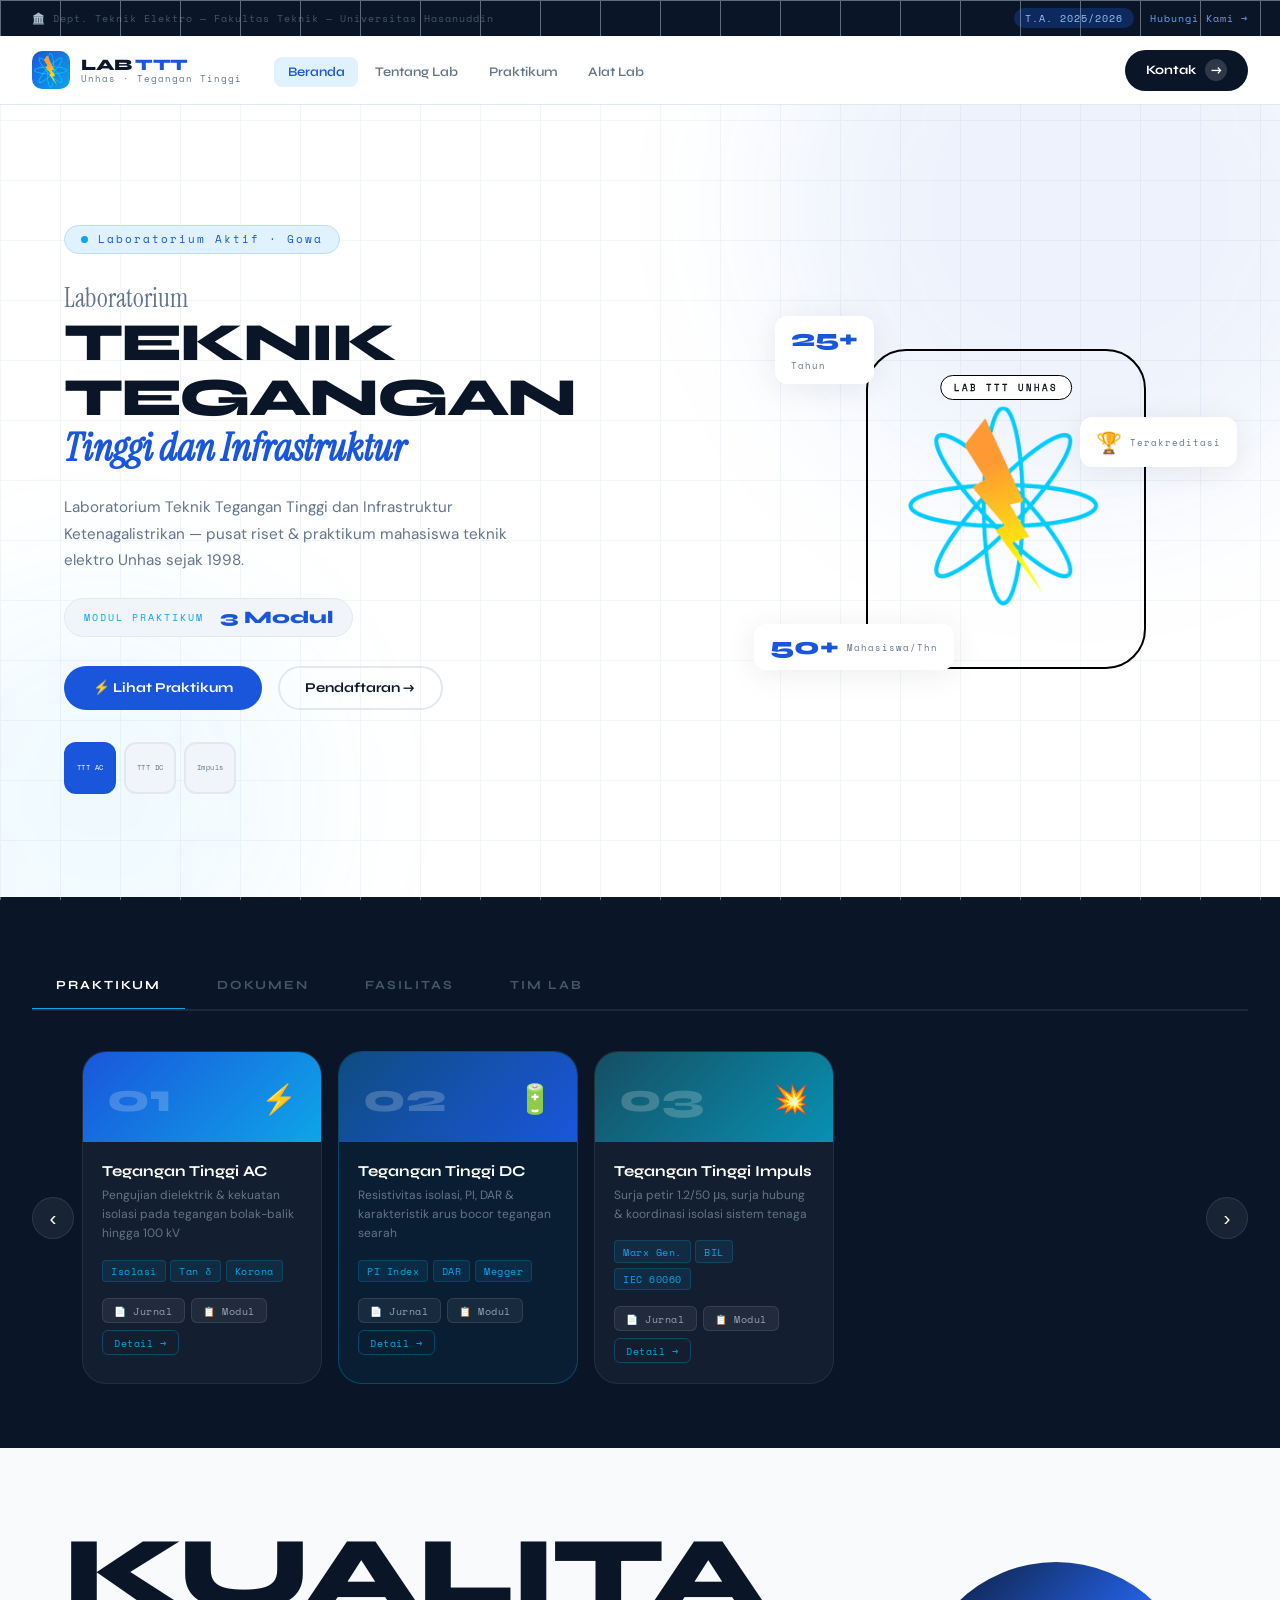
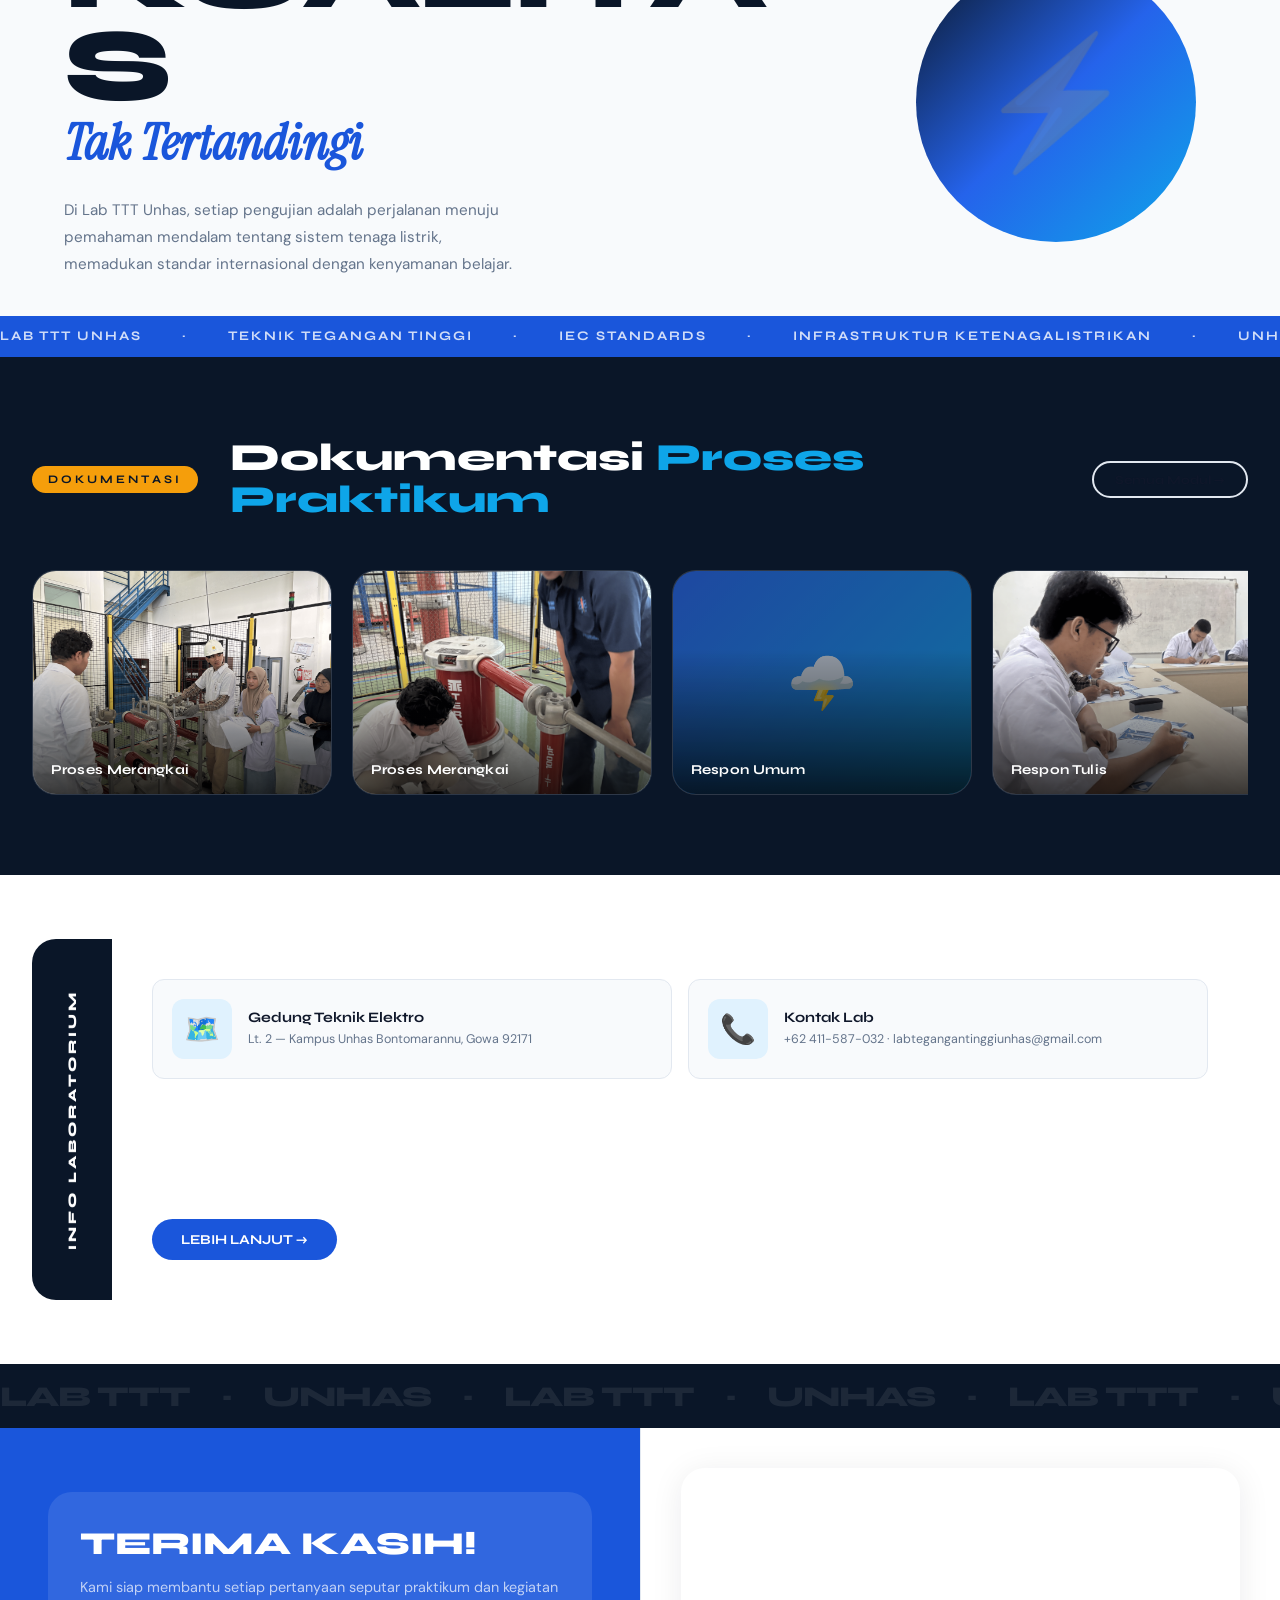
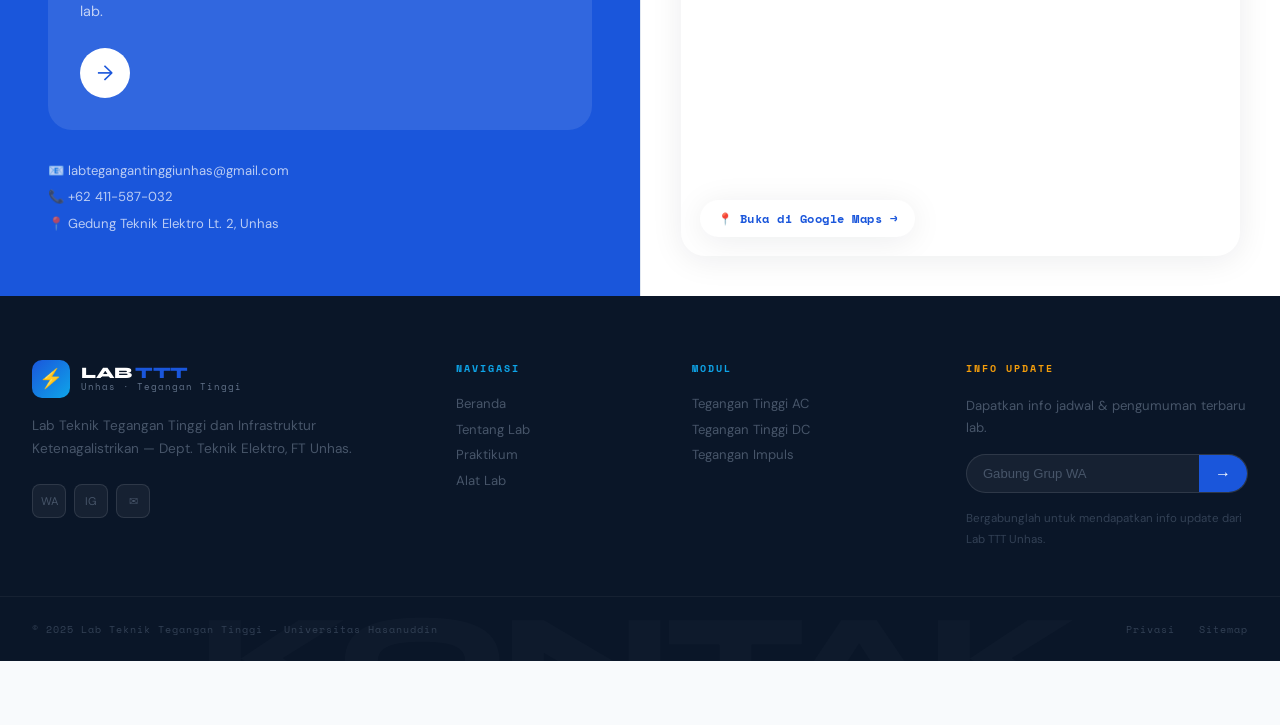
==== commit dc65b7da: "Update index.html" ====
--- a/index.html
+++ b/index.html
@@ -371,6 +371,65 @@
           <div class="dok-cap"><strong>T3 dan Infrastruktur 2022</strong></div>
         </div>
       </div>
+      <!-- ===== DUPLIKAT set foto di atas (untuk loop tanpa glitch) ===== -->
+
+
+      <div class="dok-slide">
+        <div class="dok-img">
+          <img src="img/prorang2.png" alt="Pengujian Tegangan Tinggi AC" loading="lazy" draggable="false" onerror="this.closest('.dok-slide').classList.add('dok-noimg')"/>
+          <span class="dok-fallback-icon">⚡</span>
+          <div class="dok-scrim"></div>
+          <div class="dok-cap"><strong>Proses Merangkai</strong></div>
+        </div>
+      </div>
+      <div class="dok-slide">
+        <div class="dok-img">
+          <img src="img/prorang1.png" alt="Pengujian Tegangan Tinggi DC" loading="lazy" draggable="false" onerror="this.closest('.dok-slide').classList.add('dok-noimg')"/>
+          <span class="dok-fallback-icon">🔋</span>
+          <div class="dok-scrim"></div>
+          <div class="dok-cap"><strong>Proses Merangkai</strong></div>
+        </div>
+      </div>
+      <div class="dok-slide">
+        <div class="dok-img">
+          <img src="img/rut3.png" alt="Uji Tegangan Impuls" loading="lazy" draggable="false" onerror="this.closest('.dok-slide').classList.add('dok-noimg')"/>
+          <span class="dok-fallback-icon">🌩️</span>
+          <div class="dok-scrim"></div>
+          <div class="dok-cap"><strong>Respon Umum</strong></div>
+        </div>
+      </div>
+      <div class="dok-slide">
+        <div class="dok-img">
+          <img src="img/restul.png" alt="Pengukuran Partial Discharge" loading="lazy" draggable="false" onerror="this.closest('.dok-slide').classList.add('dok-noimg')"/>
+          <span class="dok-fallback-icon">🔍</span>
+          <div class="dok-scrim"></div>
+          <div class="dok-cap"><strong>Respon Tulis</strong></div>
+        </div>
+      </div>
+      <div class="dok-slide">
+        <div class="dok-img">
+          <img src="img/kontrol1.png" alt="Pengujian Sistem Proteksi" loading="lazy" draggable="false" onerror="this.closest('.dok-slide').classList.add('dok-noimg')"/>
+          <span class="dok-fallback-icon">🛡️</span>
+          <div class="dok-scrim"></div>
+          <div class="dok-cap"><strong>Proses Praktikum</strong></div>
+        </div>
+      </div>
+      <div class="dok-slide">
+        <div class="dok-img">
+          <img src="img/kontrol2.png" alt="Pengukuran Sistem Pembumian" loading="lazy" draggable="false" onerror="this.closest('.dok-slide').classList.add('dok-noimg')"/>
+          <span class="dok-fallback-icon">🌍</span>
+          <div class="dok-scrim"></div>
+          <div class="dok-cap"><strong>Panel Kontrol Rangkaian</strong></div>
+        </div>
+      </div>
+      <div class="dok-slide">
+        <div class="dok-img">
+          <img src="img/T3.22.png" alt="Sesi Asistensi Laporan" loading="lazy" draggable="false" onerror="this.closest('.dok-slide').classList.add('dok-noimg')"/>
+          <span class="dok-fallback-icon">📝</span>
+          <div class="dok-scrim"></div>
+          <div class="dok-cap"><strong>T3 dan Infrastruktur 2022</strong></div>
+        </div>
+      </div>
     </div>
   </div>
 </section>
